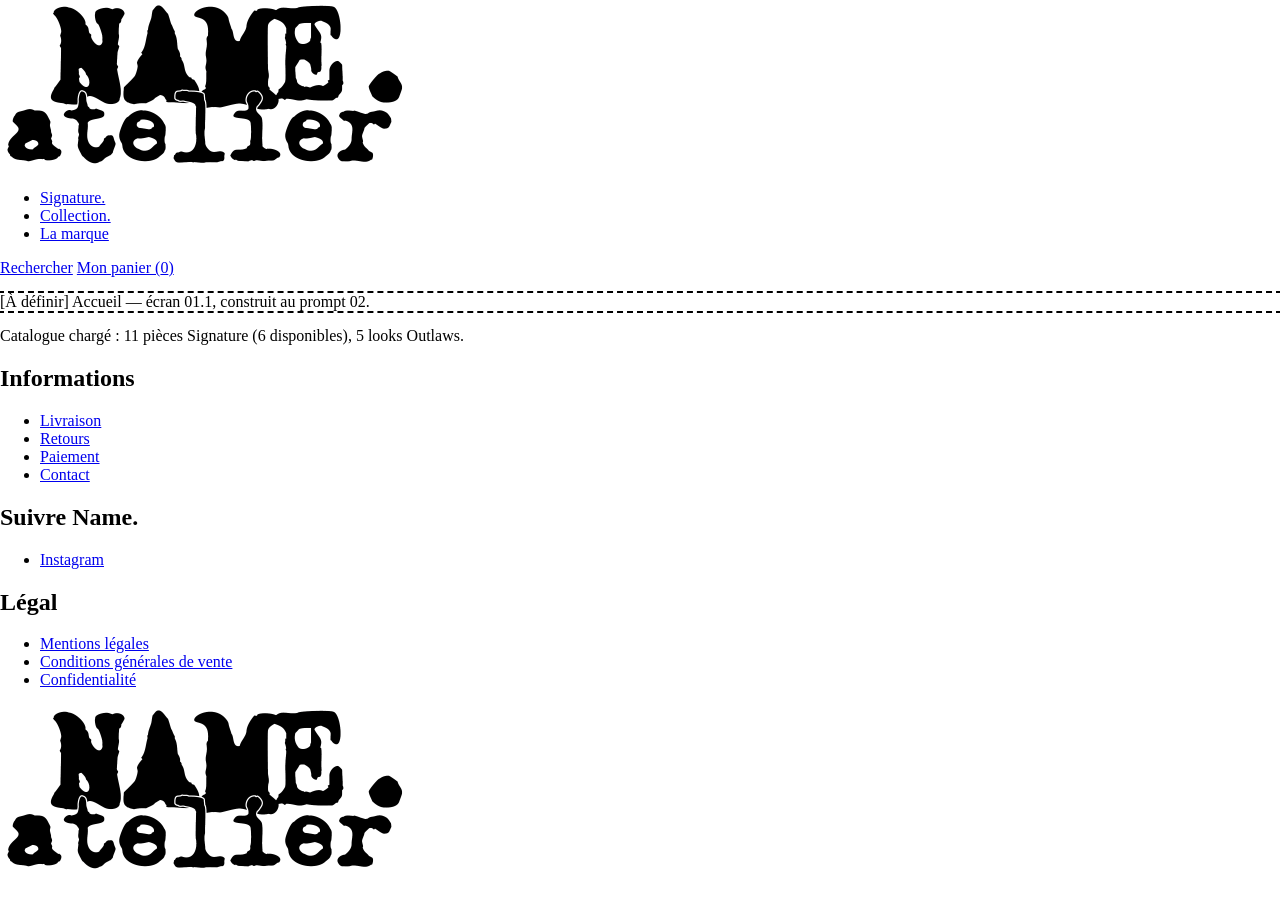
==== site/index.html @ 2076b4c3 "Cadrage du POC : structure de site/, logo, chargement du catalogue Co-Authored-By: Claude Opus 5.5 <" ====
<!doctype html>
<html lang="fr">
<head>
  <meta charset="utf-8">
  <meta name="viewport" content="width=device-width, initial-scale=1">
  <title>NAME. — Name Atelier</title>
  <meta name="description" content="Name. est un label de création textile qui construit ses récits à travers le vêtement. Matières naturelles, issues de deadstocks.">
  <link rel="icon" type="image/png" href="../assets/logo/picto-n-noir.png">
  <link rel="stylesheet" href="css/tokens.css">
  <link rel="stylesheet" href="css/styles.css">
  <script type="module" src="js/layout.js"></script>
</head>
<body>
  <header data-layout="en-tete"></header>

  <main id="contenu">
    <!-- Coquille provisoire (prompt 00). L'écran 01.1 Accueil est construit au prompt 02. -->
    <h1 class="visuellement-cache">NAME.</h1>
    <p class="a-definir">[À définir] Accueil — écran 01.1, construit au prompt 02.</p>
    <p data-controle-catalogue>Chargement du catalogue…</p>
  </main>

  <footer data-layout="pied"></footer>

  <script type="module">
    // Contrôle provisoire du chargement des données, retiré au prompt 02.
    import { chargerCatalogue, produitsSignature } from './js/catalogue.js';

    const sortie = document.querySelector('[data-controle-catalogue]');
    try {
      const catalogue = await chargerCatalogue();
      const produits = await produitsSignature();
      const disponibles = produits.filter((p) => p.statut === 'disponible').length;
      sortie.textContent = `Catalogue chargé : ${produits.length} pièces Signature (${disponibles} disponibles), ${catalogue.collection.looks.length} looks ${catalogue.collection.nom}`;
      console.info('[NAME.] catalogue chargé', catalogue);
    } catch (erreur) {
      sortie.textContent = 'Le catalogue n’a pas pu être chargé. Servir le projet depuis la racine : python3 -m http.server 8000';
      console.error('[NAME.]', erreur);
    }
  </script>
</body>
</html>
---- site/css/tokens.css ----
/* ==========================================================================
   NAME. — Jetons du design system
   --------------------------------------------------------------------------
   Seul fichier où une couleur, une taille, un espacement ou un rayon peut
   être écrit en dur. Tout le reste du CSS utilise ces variables.

   Source : variables Figma de la page DA (0:1) et du UI kit (81:205).
   Rempli au prompt 01, étape 1. Le nom Figma de chaque variable est noté
   en commentaire à côté de la propriété CSS.

   Organisation prévue :
   1. Couleurs        --couleur-…   (collection Figma « Couleurs »)
   2. Typographie     --police-…, --titre-…, --texte-…, --bouton-…
   3. Espacements     --espace-…
   4. Rayons, bordures, ombres
   5. Mise en page    largeurs, gouttières, hauteur de l'en-tête
   6. Animations      durées et courbes (discrètes)

   Modes : les valeurs du mode « Mobile » s'appliquent par défaut (mobile
   d'abord, 393 px). Celles du mode « Desktop » sont redéfinies dans la
   media query ci-dessous, à partir de 1024 px.
   ========================================================================== */

:root {
  /* Mode Mobile (par défaut) — à remplir au prompt 01 */
}

@media (min-width: 1024px) {
  :root {
    /* Mode Desktop — à remplir au prompt 01 */
  }
}
---- site/css/styles.css ----
/* ==========================================================================
   NAME. — Styles
   Uniquement des variables de tokens.css (aucune valeur en dur).
   Base minimale du prompt 00 : le style des composants arrive au prompt 01.
   ========================================================================== */

*,
*::before,
*::after {
  box-sizing: border-box;
}

body {
  margin: 0;
}

img {
  max-width: 100%;
  height: auto;
  display: block;
}

/* Lien d'évitement : visible seulement au focus clavier */
.lien-evitement {
  position: absolute;
  left: 0;
  top: 0;
  transform: translateY(-100%);
}

.lien-evitement:focus {
  transform: none;
}

/* Contenu réservé aux lecteurs d'écran */
.visuellement-cache {
  position: absolute;
  width: 1px;
  height: 1px;
  overflow: hidden;
  clip: rect(0 0 0 0);
  clip-path: inset(50%);
  white-space: nowrap;
}

/* Information manquante dans toutes les sources : doit rester visible */
.a-definir {
  outline: 2px dashed currentColor;
}
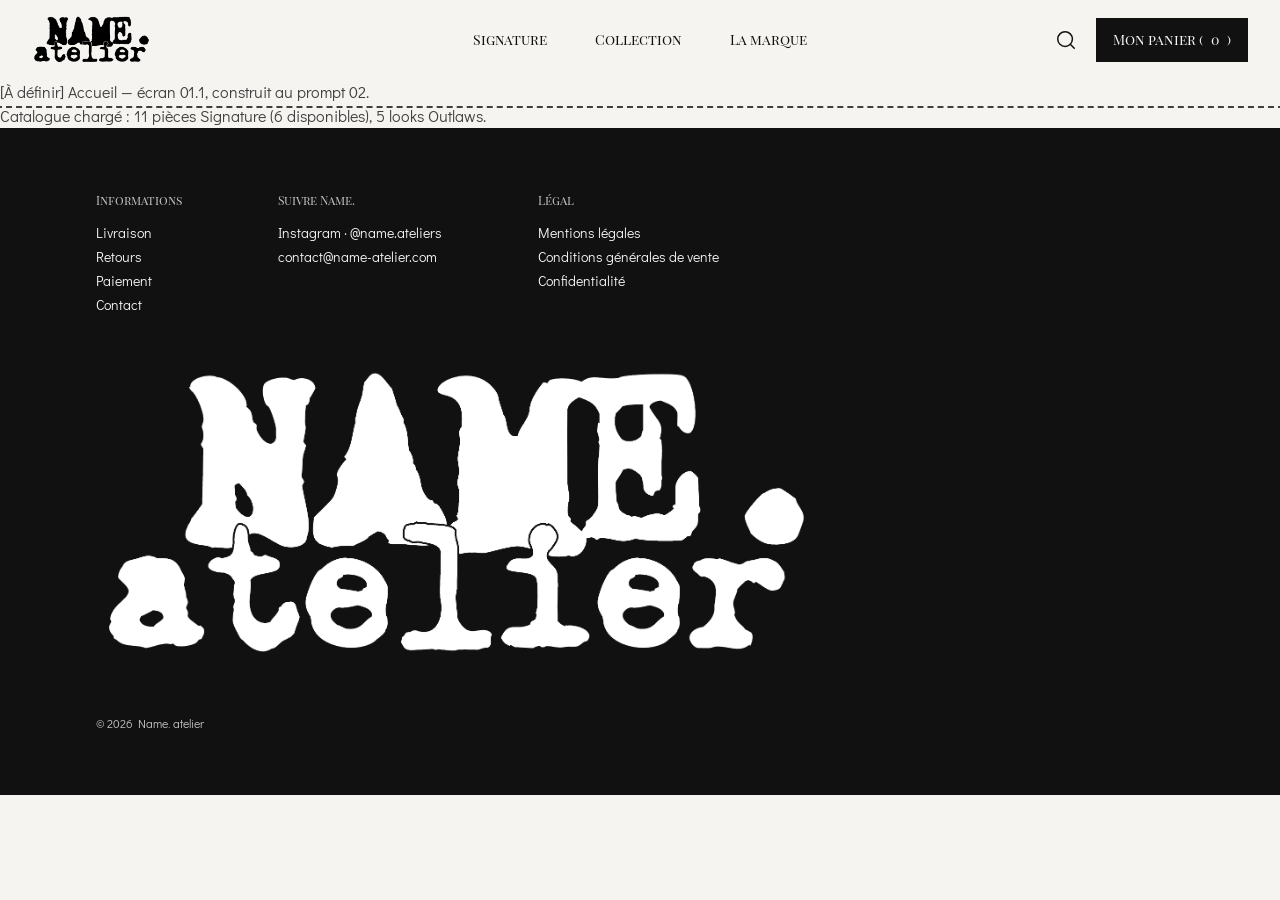
==== commit d81e2126: "Design system : jetons Figma, composants, en-tête, menu mobile, pied de page, styleguide Co-Authored" ====
--- a/site/index.html
+++ b/site/index.html
@@ -6,6 +6,9 @@
   <title>NAME. — Name Atelier</title>
   <meta name="description" content="Name. est un label de création textile qui construit ses récits à travers le vêtement. Matières naturelles, issues de deadstocks.">
   <link rel="icon" type="image/png" href="../assets/logo/picto-n-noir.png">
+  <link rel="preconnect" href="https://fonts.googleapis.com">
+  <link rel="preconnect" href="https://fonts.gstatic.com" crossorigin>
+  <link rel="stylesheet" href="https://fonts.googleapis.com/css2?family=Didact+Gothic&family=Playfair+Display+SC&display=swap">
   <link rel="stylesheet" href="css/tokens.css">
   <link rel="stylesheet" href="css/styles.css">
   <script type="module" src="js/layout.js"></script>
--- a/site/css/tokens.css
+++ b/site/css/tokens.css
@@ -1,32 +1,209 @@
 /* ==========================================================================
    NAME. — Jetons du design system
    --------------------------------------------------------------------------
-   Seul fichier où une couleur, une taille, un espacement ou un rayon peut
-   être écrit en dur. Tout le reste du CSS utilise ces variables.
-
-   Source : variables Figma de la page DA (0:1) et du UI kit (81:205).
-   Rempli au prompt 01, étape 1. Le nom Figma de chaque variable est noté
-   en commentaire à côté de la propriété CSS.
-
-   Organisation prévue :
-   1. Couleurs        --couleur-…   (collection Figma « Couleurs »)
-   2. Typographie     --police-…, --titre-…, --texte-…, --bouton-…
-   3. Espacements     --espace-…
-   4. Rayons, bordures, ombres
-   5. Mise en page    largeurs, gouttières, hauteur de l'en-tête
-   6. Animations      durées et courbes (discrètes)
-
-   Modes : les valeurs du mode « Mobile » s'appliquent par défaut (mobile
-   d'abord, 393 px). Celles du mode « Desktop » sont redéfinies dans la
-   media query ci-dessous, à partir de 1024 px.
+   Seul fichier où une couleur, une taille, un espacement ou une durée peut
+   être écrit en dur. styles.css n'utilise que les variables « rôle »
+   (--couleur-…, --titre-…, --espace-…), jamais --palette-… directement.
+
+   Source : variables Figma, fichier 20261103_NAME.ATELIER_, lues le 04/11/2026
+   (collections Palette, Couleurs, Typographie, Espacements).
+   Le nom Figma de chaque variable est noté en commentaire.
+
+   Modes : valeurs « Mobile » par défaut (mobile d'abord, 393 px), valeurs
+   « Desktop » dans la media query à partir de 1024 px.
+
+   [POC] = choix du prototype, absent de Figma, validé le 04/11/2026.
    ========================================================================== */
 
 :root {
-  /* Mode Mobile (par défaut) — à remplir au prompt 01 */
+  /* ------------------------------------------------------------------------
+     1. Palette (collection « Palette », mode Valeur)
+     Valeurs brutes : ne pas utiliser hors de ce fichier.
+     ------------------------------------------------------------------------ */
+  --palette-blanc-casse: #F5F4F0;          /* neutre/blanc-casse */
+  --palette-blanc-fume: #F5F5F5;           /* neutre/blanc-fume */
+  --palette-sable-200: #E4E2DC;            /* neutre/sable-200 */
+  --palette-sable-300: #D6D3CC;            /* neutre/sable-300 */
+  --palette-gris-400: #C2C2C2;             /* neutre/gris-400 */
+  --palette-gris-600: #6B6B6B;             /* neutre/gris-600 */
+  --palette-gris-700: #424242;             /* neutre/gris-700 */
+  --palette-gris-800: #3F3F3F;             /* neutre/gris-800 */
+  --palette-gris-900: #111111;             /* neutre/gris-900 */
+  --palette-noir: #0A0A0A;                 /* neutre/noir */
+  --palette-rouge-700: #8E2A1F;            /* rouge/700 */
+  --palette-gris-900-voile: rgb(17 17 17 / 0.45); /* neutre/gris-900-voile */
+
+  /* ------------------------------------------------------------------------
+     2. Couleurs (collection « Couleurs », mode Clair)
+     ------------------------------------------------------------------------ */
+  /* Fonds */
+  --couleur-fond-page: var(--palette-blanc-casse);         /* fond/page */
+  --couleur-fond-surface: var(--palette-blanc-casse);      /* fond/surface */
+  --couleur-fond-inverse: var(--palette-gris-900);         /* fond/inverse */
+  --couleur-fond-image: var(--palette-sable-200);          /* fond/image */
+  --couleur-fond-image-survol: var(--palette-sable-300);   /* fond/image-survol */
+  --couleur-fond-voile: var(--palette-gris-900-voile);     /* fond/voile */
+
+  /* Textes */
+  --couleur-texte-principal: var(--palette-gris-800);      /* texte/principal */
+  --couleur-texte-fort: var(--palette-gris-900);           /* texte/fort */
+  --couleur-texte-secondaire: var(--palette-gris-600);     /* texte/secondaire — 4,8:1 sur fond/page */
+  --couleur-texte-desactive: var(--palette-gris-400);      /* texte/desactive */
+  --couleur-texte-inverse: var(--palette-blanc-fume);      /* texte/inverse */
+  --couleur-texte-inverse-secondaire: var(--palette-gris-400); /* texte/inverse-secondaire */
+  --couleur-texte-erreur: var(--palette-rouge-700);        /* texte/erreur — 7,6:1 sur fond/page */
+
+  /* Bordures */
+  --couleur-bordure-defaut: var(--palette-gris-400);       /* bordure/defaut — séparateurs uniquement (1,7:1) */
+  --couleur-bordure-forte: var(--palette-gris-900);        /* bordure/forte */
+  --couleur-bordure-erreur: var(--palette-rouge-700);      /* bordure/erreur */
+  /* [POC] Contour des champs, cases, options et tailles : AA demande 3:1
+     pour un composant d'interface. Écart volontaire à Figma (bordure/defaut). */
+  --couleur-bordure-champ: var(--palette-gris-600);        /* = texte/secondaire, 4,8:1 */
+
+  /* Actions */
+  --couleur-action-principal: var(--palette-gris-900);         /* action/principal */
+  --couleur-action-principal-survol: var(--palette-gris-800);  /* action/principal-survol */
+  --couleur-action-principal-presse: var(--palette-gris-700);  /* action/principal-presse */
+  --couleur-action-desactive: var(--palette-gris-400);         /* action/desactive */
+
+  /* Icônes */
+  --couleur-icone-principal: var(--palette-gris-900);      /* icone/principal */
+  --couleur-icone-inverse: var(--palette-blanc-fume);      /* icone/inverse */
+  --couleur-icone-erreur: var(--palette-rouge-700);        /* icone/erreur */
+
+  /* [POC] Focus visible */
+  --couleur-focus: var(--couleur-bordure-forte);
+  --couleur-focus-inverse: var(--couleur-texte-inverse);
+
+  /* ------------------------------------------------------------------------
+     3. Typographie (collection « Typographie »)
+     Une seule graisse : Regular (graisse/regular).
+     ------------------------------------------------------------------------ */
+  --police-titre: "Playfair Display SC", Georgia, "Times New Roman", serif; /* famille/titre */
+  --police-texte: "Didact Gothic", "Helvetica Neue", Arial, sans-serif;     /* famille/texte */
+  --graisse-regular: 400;                                   /* graisse/regular */
+
+  /* Titres — mode Mobile */
+  --titre-xl: 32px;  --titre-xl-interligne: 40px;           /* taille|interligne/titre/xl */
+  --titre-l: 28px;   --titre-l-interligne: 36px;            /* taille|interligne/titre/l */
+  --titre-m: 22px;   --titre-m-interligne: 30px;            /* taille|interligne/titre/m */
+  --titre-s: 18px;   --titre-s-interligne: 26px;            /* taille|interligne/titre/s */
+
+  /* Texte courant, prix, formulaires — identiques dans les deux modes.
+     Interlignes tirés des variables (les styles Figma Text/* sont en « auto »). */
+  --texte-l: 16px;   --texte-l-interligne: 24px;            /* taille|interligne/texte/l */
+  --texte-m: 14px;   --texte-m-interligne: 20px;            /* taille|interligne/texte/m */
+  --texte-s: 12px;   --texte-s-interligne: 16px;            /* taille|interligne/texte/s */
+
+  /* Boutons — identiques dans les deux modes */
+  --bouton-l: 16px;  --bouton-l-interligne: 20px;           /* taille|interligne/bouton/l */
+  --bouton-m: 14px;  --bouton-m-interligne: 18px;           /* taille|interligne/bouton/m */
+  --bouton-s: 12px;  --bouton-s-interligne: 16px;           /* taille|interligne/bouton/s */
+
+  /* ------------------------------------------------------------------------
+     4. Espacements (collection « Espacements »)
+     ------------------------------------------------------------------------ */
+  --espace-1: 4px;                                          /* espace/1 */
+  --espace-2: 8px;                                          /* espace/2 */
+  --espace-3: 12px;                                         /* espace/3 */
+  --espace-4: 16px;                                         /* espace/4 */
+  --espace-6: 24px;                                         /* espace/6 */
+  --espace-8: 32px;                                         /* espace/8 */
+  --espace-12: 48px;                                        /* espace/12 */
+  --espace-16: 64px;                                        /* espace/16 */
+  --espace-24: 96px;                                        /* espace/24 */
+  --espace-32: 128px;                                       /* espace/32 */
+
+  /* Mise en page — mode Mobile */
+  --marge: 20px;                                            /* mise-en-page/marge */
+  --gouttiere: 12px;                                        /* mise-en-page/gouttiere */
+  --section: 64px;                                          /* mise-en-page/section */
+
+  /* Composants */
+  --hauteur-champ: 52px;                                    /* composant/hauteur-champ */
+  --zone-tactile: 44px;                                     /* composant/zone-tactile */
+
+  /* ------------------------------------------------------------------------
+     5. Rayons, traits, focus
+     Figma n'a pas de variables de rayon : valeurs relevées sur les composants
+     du UI kit à l'étape 2 et ajoutées ici.
+     ------------------------------------------------------------------------ */
+  --trait: 1px;                                             /* contours (UI kit) */
+  --trait-fort: 1.5px;                                      /* Champ Focus, Option Sélectionnée (UI kit) */
+  --rayon: 0;                                               /* « angles droits » (description Button) */
+  --rayon-rond: 50%;                                        /* Point, pastille d'étape */
+  --focus-epaisseur: 2px;                                   /* [POC] */
+  --focus-decalage: 2px;                                    /* [POC] */
+
+  /* ------------------------------------------------------------------------
+     5 bis. Dimensions des composants (relevées sur le UI kit, 04/11/2026)
+     ------------------------------------------------------------------------ */
+  /* Icônes */
+  --icone-14: 14px;                                         /* alert-circle, check */
+  --icone-16: 16px;                                         /* Button M, Quantité */
+  --icone-18: 18px;                                         /* scissors */
+  --icone-20: 20px;                                         /* Button L, chevron, plus/minus */
+  --icone-22: 22px;                                         /* en-tête : menu, search, bag, x */
+  --icone-24: 24px;                                         /* Flèche */
+
+  /* Contrôles */
+  --hauteur-bouton-m: 40px;                                 /* Button M — porté à --zone-tactile [POC, AA] */
+  --hauteur-bouton-l: 52px;                                 /* Button L */
+  --case: 18px;                                             /* Case à cocher, radio d'Option */
+  --radio-coche: 6px;                                       /* anneau du radio sélectionné */
+  --taille-largeur: 56px;                                   /* Taille : 56 × 44 */
+  --quantite-bouton: 40px;                                  /* Quantité — porté à --zone-tactile [POC, AA] */
+  --pastille-etape: 24px;                                   /* Étape du tunnel */
+  --point: 32px;                                            /* Point (look) */
+
+  /* En-tête et pied de page — mode Mobile */
+  --entete-hauteur: 64px;                                   /* En-tête Mobile */
+  --entete-marge: 8px;                                      /* En-tête Mobile, padding horizontal */
+  --logo-entete: 86px;                                      /* Logo, en-tête Mobile (86 × 36) */
+  --logo-pied: 345px;                                       /* Logo, pied Mobile (345 × 145) */
+  --pied-marge: 24px;                                       /* Pied Mobile, padding horizontal */
+  --pied-marge-verticale: 48px;                             /* Pied Mobile, padding vertical */
+
+  /* Superposition */
+  --plan-entete: 10;
+  --plan-volet: 20;
+
+  /* ------------------------------------------------------------------------
+     6. Animations [POC] — discrètes, absentes de Figma
+     ------------------------------------------------------------------------ */
+  --duree-courte: 150ms;
+  --duree: 250ms;
+  --courbe: ease-out;
 }
 
 @media (min-width: 1024px) {
   :root {
-    /* Mode Desktop — à remplir au prompt 01 */
+    /* Titres — mode Desktop */
+    --titre-xl: 48px;  --titre-xl-interligne: 56px;
+    --titre-l: 36px;   --titre-l-interligne: 44px;
+    --titre-m: 28px;   --titre-m-interligne: 36px;
+    --titre-s: 20px;   --titre-s-interligne: 28px;
+
+    /* Mise en page — mode Desktop */
+    --marge: 96px;
+    --gouttiere: 32px;
+    --section: 128px;
+
+    /* En-tête et pied de page — mode Desktop */
+    --entete-hauteur: 80px;
+    --entete-marge: 32px;
+    --logo-entete: 119px;                                   /* 119 × 50 */
+    --logo-pied: 720px;                                     /* 720 × 302 */
+    --pied-marge: 96px;
+    --pied-marge-verticale: 64px;
   }
 }
+
+/* Réduction des animations demandée par le système */
+@media (prefers-reduced-motion: reduce) {
+  :root {
+    --duree-courte: 0ms;
+    --duree: 0ms;
+  }
+}
--- a/site/css/styles.css
+++ b/site/css/styles.css
@@ -1,8 +1,26 @@
 /* ==========================================================================
    NAME. — Styles
-   Uniquement des variables de tokens.css (aucune valeur en dur).
-   Base minimale du prompt 00 : le style des composants arrive au prompt 01.
+   Uniquement des variables de tokens.css : aucune couleur ni taille en dur.
+   Seule exception technique : le seuil des media queries (1024px), qui ne
+   peut pas être une variable CSS. Il correspond au passage Mobile → Desktop
+   des variables Figma.
+
+   Sommaire
+   1. Base
+   2. Utilitaires
+   3. Icônes
+   4. Atomes : bouton, lien, mention, flèche, visuel, séparateur
+   5. Formulaires : champ, option, case, taille, quantité
+   6. Navigation : onglets, accordéon, point, étape, lien de navigation
+   7. Délai de fabrication
+   8. En-tête, menu mobile, pied de page
+
+   États Figma → CSS : Survol = :hover, Pressé = :active,
+   Désactivé = [disabled] / [aria-disabled="true"], Erreur = [aria-invalid="true"].
+   Les classes .est-survol / .est-presse / .est-focus ne servent qu'au styleguide.
    ========================================================================== */
+
+/* 1. Base ================================================================= */
 
 *,
 *::before,
@@ -10,8 +28,36 @@
   box-sizing: border-box;
 }
 
+html {
+  -webkit-text-size-adjust: 100%;
+  text-size-adjust: 100%;
+}
+
 body {
   margin: 0;
+  background: var(--couleur-fond-page);
+  color: var(--couleur-texte-principal);
+  font-family: var(--police-texte);
+  font-weight: var(--graisse-regular);
+  font-size: var(--texte-l);
+  line-height: var(--texte-l-interligne);
+}
+
+h1, h2, h3, h4 {
+  margin: 0;
+  font-family: var(--police-titre);
+  font-weight: var(--graisse-regular);
+  color: var(--couleur-texte-fort);
+}
+
+p, ul, ol, figure {
+  margin: 0;
+}
+
+ul[role="list"],
+ul.liste-nue {
+  list-style: none;
+  padding: 0;
 }
 
 img {
@@ -20,19 +66,40 @@
   display: block;
 }
 
-/* Lien d'évitement : visible seulement au focus clavier */
-.lien-evitement {
-  position: absolute;
-  left: 0;
-  top: 0;
-  transform: translateY(-100%);
-}
-
-.lien-evitement:focus {
-  transform: none;
-}
-
-/* Contenu réservé aux lecteurs d'écran */
+a {
+  color: inherit;
+}
+
+button,
+input,
+select,
+textarea {
+  font: inherit;
+  color: inherit;
+}
+
+/* Focus visible [POC] — clavier uniquement */
+:focus-visible {
+  outline: var(--focus-epaisseur) solid var(--couleur-focus);
+  outline-offset: var(--focus-decalage);
+}
+
+.sur-fond-sombre :focus-visible {
+  outline-color: var(--couleur-focus-inverse);
+}
+
+/* Styles de texte Figma */
+.titre-xl { font-family: var(--police-titre); font-size: var(--titre-xl); line-height: var(--titre-xl-interligne); }
+.titre-l  { font-family: var(--police-titre); font-size: var(--titre-l);  line-height: var(--titre-l-interligne); }
+.titre-m  { font-family: var(--police-titre); font-size: var(--titre-m);  line-height: var(--titre-m-interligne); }
+.titre-s  { font-family: var(--police-titre); font-size: var(--titre-s);  line-height: var(--titre-s-interligne); }
+.texte-l  { font-size: var(--texte-l); line-height: var(--texte-l-interligne); }
+.texte-m  { font-size: var(--texte-m); line-height: var(--texte-m-interligne); }
+.texte-s  { font-size: var(--texte-s); line-height: var(--texte-s-interligne); }
+.texte-secondaire { color: var(--couleur-texte-secondaire); }
+
+/* 2. Utilitaires ========================================================== */
+
 .visuellement-cache {
   position: absolute;
   width: 1px;
@@ -43,7 +110,1093 @@
   white-space: nowrap;
 }
 
+/* Lien d'évitement : visible seulement au focus clavier */
+.lien-evitement {
+  position: absolute;
+  z-index: var(--plan-volet);
+  left: var(--espace-2);
+  top: var(--espace-2);
+  padding: var(--espace-2) var(--espace-4);
+  background: var(--couleur-fond-inverse);
+  color: var(--couleur-texte-inverse);
+}
+
+.lien-evitement:not(:focus) {
+  width: 1px;
+  height: 1px;
+  padding: 0;
+  overflow: hidden;
+  clip-path: inset(50%);
+  white-space: nowrap;
+}
+
 /* Information manquante dans toutes les sources : doit rester visible */
 .a-definir {
-  outline: 2px dashed currentColor;
-}
+  outline: var(--focus-epaisseur) dashed currentColor;
+  outline-offset: var(--focus-decalage);
+}
+
+/* 3. Icônes ===============================================================
+   Les SVG Figma (assets/icones/) servent de masque : la couleur suit
+   currentColor, sans modifier les fichiers. */
+
+.icone {
+  display: inline-block;
+  flex-shrink: 0;
+  width: var(--icone, var(--icone-20));
+  height: var(--icone, var(--icone-20));
+  background-color: currentColor;
+  -webkit-mask: var(--icone-fichier) center / contain no-repeat;
+  mask: var(--icone-fichier) center / contain no-repeat;
+}
+
+.icone--alerte         { --icone-fichier: url("../../assets/icones/alerte.svg"); }
+.icone--chevron        { --icone-fichier: url("../../assets/icones/chevron.svg"); }
+.icone--ciseaux        { --icone-fichier: url("../../assets/icones/ciseaux.svg"); }
+.icone--coche          { --icone-fichier: url("../../assets/icones/coche.svg"); }
+.icone--fermer         { --icone-fichier: url("../../assets/icones/fermer.svg"); }
+.icone--fleche-16      { --icone-fichier: url("../../assets/icones/fleche-bouton-16.svg"); }
+.icone--fleche-20      { --icone-fichier: url("../../assets/icones/fleche-bouton-20.svg"); }
+.icone--fleche-gauche  { --icone-fichier: url("../../assets/icones/fleche-gauche.svg"); }
+.icone--fleche-droite  { --icone-fichier: url("../../assets/icones/fleche-droite.svg"); }
+.icone--menu           { --icone-fichier: url("../../assets/icones/menu.svg"); }
+.icone--moins          { --icone-fichier: url("../../assets/icones/moins.svg"); }
+.icone--moins-16       { --icone-fichier: url("../../assets/icones/moins-16.svg"); }
+.icone--plus           { --icone-fichier: url("../../assets/icones/plus.svg"); }
+.icone--plus-16        { --icone-fichier: url("../../assets/icones/plus-16.svg"); }
+.icone--recherche      { --icone-fichier: url("../../assets/icones/recherche.svg"); }
+.icone--sac            { --icone-fichier: url("../../assets/icones/sac.svg"); }
+
+/* 4. Atomes =============================================================== */
+
+/* Button (82:255) — Principal / Secondaire / Texte × M / L */
+.bouton {
+  --icone: var(--icone-16);
+  display: inline-flex;
+  align-items: center;
+  justify-content: center;
+  gap: var(--espace-2);
+  /* M = 40 px dans Figma, porté à 44 px (zone tactile) [POC, AA] */
+  min-height: max(var(--hauteur-bouton-m), var(--zone-tactile));
+  padding: 0 var(--espace-4);
+  border: var(--trait) solid transparent;
+  border-radius: var(--rayon);
+  background: var(--couleur-action-principal);
+  color: var(--couleur-texte-inverse);
+  font-family: var(--police-titre);
+  font-size: var(--bouton-m);
+  line-height: var(--bouton-m-interligne);
+  text-decoration: none;
+  white-space: nowrap;
+  cursor: pointer;
+  transition: background-color var(--duree-courte) var(--courbe),
+              color var(--duree-courte) var(--courbe),
+              border-color var(--duree-courte) var(--courbe);
+}
+
+.bouton--l {
+  --icone: var(--icone-20);
+  min-height: var(--hauteur-bouton-l);
+  padding: 0 var(--espace-6);
+  font-size: var(--bouton-l);
+  line-height: var(--bouton-l-interligne);
+}
+
+.bouton--pleine-largeur {
+  display: flex;
+  width: 100%;
+}
+
+/* Principal */
+.bouton:hover,
+.bouton.est-survol {
+  background: var(--couleur-action-principal-survol);
+}
+
+.bouton:active,
+.bouton.est-presse {
+  background: var(--couleur-action-principal-presse);
+}
+
+/* Secondaire : contour ; au survol devient plein ; pressé = fond image */
+.bouton--secondaire {
+  background: transparent;
+  border-color: var(--couleur-bordure-forte);
+  color: var(--couleur-texte-fort);
+}
+
+.bouton--secondaire:hover,
+.bouton--secondaire.est-survol {
+  background: var(--couleur-action-principal);
+  color: var(--couleur-texte-inverse);
+}
+
+.bouton--secondaire:active,
+.bouton--secondaire.est-presse {
+  background: var(--couleur-fond-image);
+  color: var(--couleur-texte-fort);
+}
+
+/* Texte : sans fond ni marge interne ; pressé = texte principal */
+.bouton--texte,
+.bouton--texte:hover,
+.bouton--texte.est-survol {
+  padding: 0;
+  background: transparent;
+  color: var(--couleur-texte-fort);
+}
+
+.bouton--texte:active,
+.bouton--texte.est-presse {
+  background: transparent;
+  color: var(--couleur-texte-principal);
+}
+
+/* Désactivé (les trois types) */
+.bouton:disabled,
+.bouton[aria-disabled="true"] {
+  background: var(--couleur-action-desactive);
+  border-color: transparent;
+  color: var(--couleur-texte-inverse);
+  cursor: not-allowed;
+}
+
+.bouton--secondaire:disabled,
+.bouton--secondaire[aria-disabled="true"] {
+  background: transparent;
+  border-color: var(--couleur-bordure-defaut);
+  color: var(--couleur-texte-desactive);
+}
+
+.bouton--texte:disabled,
+.bouton--texte[aria-disabled="true"] {
+  background: transparent;
+  color: var(--couleur-texte-desactive);
+}
+
+/* Lien (82:260) — texte M ; survol plus foncé + soulignement [POC, AA : pas la couleur seule] */
+.lien {
+  display: inline-flex;
+  align-items: center;
+  min-height: var(--zone-tactile);
+  color: var(--couleur-texte-principal);
+  font-size: var(--texte-m);
+  line-height: var(--texte-m-interligne);
+  text-decoration: underline;
+  text-decoration-color: transparent;
+  text-underline-offset: var(--espace-1);
+  transition: color var(--duree-courte) var(--courbe),
+              text-decoration-color var(--duree-courte) var(--courbe);
+}
+
+.lien:hover,
+.lien.est-survol {
+  color: var(--couleur-texte-fort);
+  text-decoration-color: currentColor;
+}
+
+/* Dans un paragraphe, un lien reste souligné */
+p .lien {
+  min-height: 0;
+  display: inline;
+  text-decoration-color: currentColor;
+}
+
+/* Mention (82:267) — Contour / Plein / Texte. Remplace les tags colorés. */
+.mention {
+  display: inline-flex;
+  align-items: center;
+  padding: var(--espace-1) var(--espace-2);
+  border: var(--trait) solid var(--couleur-bordure-forte);
+  color: var(--couleur-texte-fort);
+  font-family: var(--police-titre);
+  font-size: var(--bouton-s);
+  line-height: var(--bouton-s-interligne);
+  white-space: nowrap;
+}
+
+.mention--plein {
+  background: var(--couleur-fond-inverse);
+  border-color: var(--couleur-fond-inverse);
+  color: var(--couleur-texte-inverse);
+}
+
+.mention--texte {
+  padding-left: 0;
+  padding-right: 0;
+  border-color: transparent;
+}
+
+/* Flèche (162:6861) — icône 24 dans une zone tactile 44 */
+.fleche {
+  --icone: var(--icone-24);
+  display: inline-flex;
+  align-items: center;
+  justify-content: center;
+  width: var(--zone-tactile);
+  height: var(--zone-tactile);
+  padding: 0;
+  border: 0;
+  background: transparent;
+  color: var(--couleur-texte-principal);
+  cursor: pointer;
+}
+
+.fleche:hover {
+  color: var(--couleur-texte-fort);
+}
+
+.fleche:disabled {
+  color: var(--couleur-texte-desactive);
+  cursor: default;
+}
+
+/* Visuel (82:268) — bloc gris avec texte descriptif.
+   Le calque « Packshot dos » visible au survol n'est pas repris :
+   CLAUDE.md interdit de changer l'image au survol. */
+.visuel {
+  display: flex;
+  flex-direction: column;
+  align-items: center;
+  justify-content: center;
+  gap: var(--espace-1);
+  padding: var(--espace-4);
+  overflow: hidden;
+  aspect-ratio: var(--visuel-ratio, 4 / 5);       /* 320 × 400 dans le UI kit */
+  background: var(--couleur-fond-image);
+  /* Figma : texte/secondaire = 4,1:1 sur fond/image, sous le seuil AA.
+     texte/principal = 8,1:1 [POC, AA] */
+  color: var(--couleur-texte-principal);
+  font-size: var(--texte-s);
+  line-height: var(--texte-s-interligne);
+  text-align: center;
+}
+
+.visuel__packshot {
+  flex: 1 0 0;
+  width: 100%;
+  background: var(--couleur-fond-image-survol);
+}
+
+/* Séparateur (82:270) */
+.separateur {
+  width: 100%;
+  height: 0;
+  margin: 0;
+  border: 0;
+  border-top: var(--trait) solid var(--couleur-bordure-defaut);
+}
+
+/* 5. Formulaires ========================================================== */
+
+/* Champ (83:209) — Texte / Liste × Défaut / Focus / Rempli / Erreur / Désactivé */
+.champ {
+  display: flex;
+  flex-direction: column;
+  gap: var(--espace-2);
+  width: 100%;
+}
+
+.champ__libelle {
+  color: var(--couleur-texte-principal);
+  font-size: var(--texte-s);
+  line-height: var(--texte-s-interligne);
+}
+
+.champ__zone {
+  position: relative;
+  display: flex;
+  align-items: center;
+}
+
+.champ__saisie {
+  width: 100%;
+  height: var(--hauteur-champ);
+  padding: 0 var(--espace-4);
+  border: var(--trait) solid var(--couleur-bordure-champ);   /* [POC, AA] Figma : bordure/defaut */
+  border-radius: var(--rayon);
+  background: var(--couleur-fond-surface);
+  color: var(--couleur-texte-fort);
+  font-size: var(--texte-l);
+  line-height: var(--texte-l-interligne);
+  appearance: none;
+}
+
+.champ__saisie::placeholder {
+  color: var(--couleur-texte-secondaire);
+  opacity: 1;
+}
+
+/* Focus : contour 1,5 px fort (Figma), sans décaler la mise en page */
+.champ__saisie:focus,
+.champ__saisie.est-focus {
+  outline: none;
+  border-color: var(--couleur-bordure-forte);
+  box-shadow: inset 0 0 0 calc(var(--trait-fort) - var(--trait)) var(--couleur-bordure-forte);
+}
+
+.champ__saisie:focus-visible {
+  outline: var(--focus-epaisseur) solid var(--couleur-focus);
+  outline-offset: var(--focus-decalage);
+}
+
+/* Liste : chevron à droite */
+select.champ__saisie {
+  padding-right: calc(var(--espace-4) * 2 + var(--icone-20));
+  cursor: pointer;
+}
+
+select.champ__saisie:invalid,
+select.champ__saisie.est-vide {
+  color: var(--couleur-texte-secondaire);
+}
+
+.champ__chevron {
+  --icone: var(--icone-20);
+  position: absolute;
+  right: var(--espace-4);
+  pointer-events: none;
+  color: var(--couleur-icone-principal);
+}
+
+/* Erreur : bordure + icône + message, jamais la couleur seule */
+.champ__saisie[aria-invalid="true"] {
+  border-color: var(--couleur-bordure-erreur);
+}
+
+.champ__saisie[aria-invalid="true"]:focus {
+  box-shadow: inset 0 0 0 calc(var(--trait-fort) - var(--trait)) var(--couleur-bordure-erreur);
+}
+
+.champ__message {
+  display: flex;
+  align-items: center;
+  gap: var(--espace-1);
+  color: var(--couleur-texte-secondaire);
+  font-size: var(--texte-s);
+  line-height: var(--texte-s-interligne);
+}
+
+.champ__message--erreur {
+  --icone: var(--icone-14);
+  color: var(--couleur-texte-erreur);
+}
+
+/* Désactivé */
+.champ--desactive .champ__libelle,
+.champ__saisie:disabled,
+.champ__saisie:disabled::placeholder {
+  color: var(--couleur-texte-desactive);
+}
+
+.champ__saisie:disabled {
+  border-color: var(--couleur-bordure-defaut);
+  cursor: not-allowed;
+}
+
+.champ--desactive .champ__chevron {
+  color: var(--couleur-texte-desactive);
+}
+
+/* Option (83:223) — choix exclusif (livraison, paiement) */
+.option {
+  display: flex;
+  align-items: flex-start;
+  gap: var(--espace-3);
+  padding: var(--espace-4);
+  border: var(--trait) solid var(--couleur-bordure-champ);   /* [POC, AA] */
+  background: var(--couleur-fond-surface);
+  cursor: pointer;
+}
+
+.option:has(input:checked) {
+  border-color: var(--couleur-bordure-forte);
+  box-shadow: inset 0 0 0 calc(var(--trait-fort) - var(--trait)) var(--couleur-bordure-forte);
+}
+
+.option:has(input:focus-visible) {
+  outline: var(--focus-epaisseur) solid var(--couleur-focus);
+  outline-offset: var(--focus-decalage);
+}
+
+.option__contenu {
+  display: flex;
+  flex: 1 0 0;
+  flex-direction: column;
+  gap: var(--espace-1);
+  min-width: 0;
+}
+
+.option__titre,
+.option__valeur {
+  color: var(--couleur-texte-fort);
+  font-size: var(--texte-l);
+  line-height: var(--texte-l-interligne);
+}
+
+.option__description {
+  color: var(--couleur-texte-secondaire);
+  font-size: var(--texte-s);
+  line-height: var(--texte-s-interligne);
+}
+
+/* Radio de l'option : cercle 18, sélectionné = anneau de 6 */
+.radio {
+  flex-shrink: 0;
+  width: var(--case);
+  height: var(--case);
+  margin: calc((var(--texte-l-interligne) - var(--case)) / 2) 0 0;
+  border: var(--trait) solid var(--couleur-bordure-forte);
+  border-radius: var(--rayon-rond);
+  appearance: none;
+  cursor: pointer;
+}
+
+.radio:checked {
+  border-width: var(--radio-coche);
+}
+
+.radio:focus-visible {
+  outline: none;   /* le focus est porté par .option */
+}
+
+/* Case à cocher (83:233) — libellé cliquable, zone tactile 44 */
+.case {
+  display: inline-flex;
+  align-items: center;
+  gap: var(--espace-3);
+  min-height: var(--zone-tactile);
+  color: var(--couleur-texte-principal);
+  font-size: var(--texte-m);
+  line-height: var(--texte-m-interligne);
+  cursor: pointer;
+}
+
+.case__entree {
+  position: relative;
+  flex-shrink: 0;
+  width: var(--case);
+  height: var(--case);
+  margin: 0;
+  border: var(--trait) solid var(--couleur-bordure-forte);
+  border-radius: var(--rayon);
+  background: transparent;
+  appearance: none;
+  cursor: pointer;
+}
+
+.case__entree:checked {
+  background: var(--couleur-action-principal);
+}
+
+.case__entree:checked::after {
+  content: "";
+  position: absolute;
+  inset: 0;
+  margin: auto;
+  width: var(--icone-14);
+  height: var(--icone-14);
+  background-color: var(--couleur-icone-inverse);
+  -webkit-mask: url("../../assets/icones/coche.svg") center / contain no-repeat;
+  mask: url("../../assets/icones/coche.svg") center / contain no-repeat;
+}
+
+/* Taille (83:245) — Défaut / Survol / Sélectionnée / Indisponible / Erreur.
+   Structure : <label class="taille"><input type="radio" class="visuellement-cache"><span>M</span></label> */
+.tailles {
+  display: flex;
+  flex-wrap: wrap;
+  gap: var(--espace-2);
+  margin: 0;
+  padding: 0;
+  border: 0;
+}
+
+.taille {
+  display: inline-flex;
+  align-items: center;
+  justify-content: center;
+  width: var(--taille-largeur);
+  height: var(--zone-tactile);
+  border: var(--trait) solid var(--couleur-bordure-champ);   /* [POC, AA] */
+  color: var(--couleur-texte-fort);
+  font-size: var(--texte-m);
+  line-height: var(--texte-m-interligne);
+  cursor: pointer;
+  transition: border-color var(--duree-courte) var(--courbe),
+              background-color var(--duree-courte) var(--courbe);
+}
+
+.taille:hover,
+.taille.est-survol {
+  border-color: var(--couleur-bordure-forte);
+}
+
+.taille:has(input:checked) {
+  background: var(--couleur-fond-inverse);
+  border-color: var(--couleur-bordure-forte);
+  color: var(--couleur-texte-inverse);
+}
+
+.taille:has(input:focus-visible) {
+  outline: var(--focus-epaisseur) solid var(--couleur-focus);
+  outline-offset: var(--focus-decalage);
+}
+
+/* Indisponible : réservé aux pièces uniques, jamais « rupture » pour Signature */
+.taille:has(input:disabled) {
+  border-color: var(--couleur-bordure-defaut);
+  color: var(--couleur-texte-desactive);
+  cursor: not-allowed;
+}
+
+.tailles[aria-invalid="true"] .taille,
+.taille--erreur {
+  border-color: var(--couleur-bordure-erreur);
+}
+
+/* Quantité (83:269) */
+.quantite {
+  display: inline-flex;
+  align-items: center;
+  border: var(--trait) solid var(--couleur-bordure-champ);   /* [POC, AA] */
+}
+
+.quantite__bouton {
+  --icone: var(--icone-16);
+  display: inline-flex;
+  align-items: center;
+  justify-content: center;
+  /* 40 px dans Figma, portés à 44 px [POC, AA] */
+  width: max(var(--quantite-bouton), var(--zone-tactile));
+  height: max(var(--quantite-bouton), var(--zone-tactile));
+  padding: 0;
+  border: 0;
+  background: transparent;
+  color: var(--couleur-icone-principal);
+  cursor: pointer;
+}
+
+.quantite__bouton:disabled {
+  color: var(--couleur-texte-desactive);
+  cursor: not-allowed;
+}
+
+.quantite__valeur {
+  min-width: var(--espace-4);
+  color: var(--couleur-texte-fort);
+  font-size: var(--texte-m);
+  line-height: var(--texte-m-interligne);
+  text-align: center;
+}
+
+/* 6. Navigation =========================================================== */
+
+/* Onglet (83:253) — desktop ; en mobile, la fiche produit utilise l'Accordéon */
+.onglets {
+  display: flex;
+  flex-wrap: wrap;
+  gap: var(--espace-8);
+}
+
+.onglet {
+  min-height: var(--zone-tactile);
+  padding: var(--espace-2) 0;
+  border: 0;
+  border-bottom: var(--trait) solid transparent;
+  background: transparent;
+  color: var(--couleur-texte-secondaire);
+  font-family: var(--police-titre);
+  font-size: var(--titre-s);
+  line-height: var(--titre-s-interligne);
+  white-space: nowrap;
+  cursor: pointer;
+}
+
+.onglet:hover,
+.onglet.est-survol {
+  color: var(--couleur-texte-fort);
+}
+
+.onglet[aria-selected="true"] {
+  border-bottom-color: var(--couleur-bordure-forte);
+  color: var(--couleur-texte-fort);
+}
+
+.onglet-panneau {
+  padding-top: var(--espace-6);
+}
+
+/* Accordéon (83:267) — <details> natif */
+.accordeon {
+  border-top: var(--trait) solid var(--couleur-bordure-defaut);
+}
+
+.accordeon__titre {
+  --icone: var(--icone-20);
+  display: flex;
+  align-items: center;
+  justify-content: space-between;
+  gap: var(--espace-4);
+  min-height: var(--zone-tactile);
+  padding: var(--espace-4) 0;
+  color: var(--couleur-texte-fort);
+  font-family: var(--police-titre);
+  font-size: var(--bouton-l);
+  line-height: var(--bouton-l-interligne);
+  list-style: none;
+  cursor: pointer;
+}
+
+.accordeon__titre::-webkit-details-marker {
+  display: none;
+}
+
+.accordeon__titre::after {
+  content: "";
+  width: var(--icone);
+  height: var(--icone);
+  flex-shrink: 0;
+  background-color: var(--couleur-icone-principal);
+  -webkit-mask: url("../../assets/icones/plus.svg") center / contain no-repeat;
+  mask: url("../../assets/icones/plus.svg") center / contain no-repeat;
+}
+
+.accordeon[open] > .accordeon__titre::after {
+  -webkit-mask-image: url("../../assets/icones/moins.svg");
+  mask-image: url("../../assets/icones/moins.svg");
+}
+
+.accordeon__contenu {
+  padding-bottom: var(--espace-4);
+  margin-top: calc(var(--espace-3) - var(--espace-4));
+  color: var(--couleur-texte-principal);
+  font-size: var(--texte-m);
+  line-height: var(--texte-m-interligne);
+}
+
+/* Point (83:283) — sur un visuel de look ; zone tactile 44 autour */
+.point {
+  position: relative;
+  display: inline-flex;
+  align-items: center;
+  justify-content: center;
+  width: var(--point);
+  height: var(--point);
+  padding: 0;
+  border: var(--trait) solid var(--couleur-bordure-forte);
+  border-radius: var(--rayon-rond);
+  background: var(--couleur-fond-surface);
+  color: var(--couleur-texte-fort);
+  font-size: var(--texte-s);
+  line-height: var(--texte-s-interligne);
+  cursor: pointer;
+}
+
+.point::before {
+  content: "";
+  position: absolute;
+  inset: calc((var(--point) - var(--zone-tactile)) / 2);
+}
+
+.point[aria-expanded="true"],
+.point.est-actif {
+  background: var(--couleur-fond-inverse);
+  color: var(--couleur-texte-inverse);
+}
+
+/* Étape du tunnel (83:298) — Terminée / En cours / À venir */
+.etapes {
+  display: flex;
+  flex-wrap: wrap;
+  gap: var(--espace-6);
+  padding: 0;
+  list-style: none;
+}
+
+.etape {
+  --icone: var(--icone-14);
+  display: inline-flex;
+  align-items: center;
+  gap: var(--espace-2);
+  color: var(--couleur-texte-fort);
+  font-family: var(--police-titre);
+  font-size: var(--bouton-m);
+  line-height: var(--bouton-m-interligne);
+}
+
+.etape__pastille {
+  display: inline-flex;
+  align-items: center;
+  justify-content: center;
+  width: var(--pastille-etape);
+  height: var(--pastille-etape);
+  border: var(--trait) solid var(--couleur-bordure-forte);
+  border-radius: var(--rayon-rond);
+  background: var(--couleur-fond-inverse);
+  color: var(--couleur-texte-inverse);
+  font-family: var(--police-texte);
+  font-size: var(--texte-s);
+  line-height: var(--texte-s-interligne);
+}
+
+.etape--a-venir {
+  color: var(--couleur-texte-secondaire);
+}
+
+.etape--a-venir .etape__pastille {
+  border-color: var(--couleur-bordure-defaut);
+  background: transparent;
+  color: var(--couleur-texte-secondaire);
+}
+
+/* Lien de navigation (83:306) — Figma : 3 états identiques.
+   Survol et Actif soulignés [POC] pour que l'état se voie. */
+.lien-nav {
+  display: inline-flex;
+  align-items: center;
+  min-height: var(--zone-tactile);
+  padding: var(--espace-1) 0;
+  color: var(--couleur-texte-fort);
+  font-family: var(--police-titre);
+  font-size: var(--bouton-m);
+  line-height: var(--bouton-m-interligne);
+  text-decoration: underline;
+  text-decoration-color: transparent;
+  text-underline-offset: var(--espace-1);
+  white-space: nowrap;
+  transition: text-decoration-color var(--duree-courte) var(--courbe);
+}
+
+.lien-nav:hover,
+.lien-nav.est-survol,
+.lien-nav[aria-current="page"] {
+  text-decoration-color: currentColor;
+}
+
+/* 7. Délai de fabrication (85:233) ======================================== */
+
+.delai {
+  --icone: var(--icone-18);
+  display: flex;
+  align-items: center;
+  gap: var(--espace-2);
+  color: var(--couleur-texte-fort);
+  font-size: var(--texte-m);
+  line-height: var(--texte-m-interligne);
+}
+
+/* 8. En-tête, menu mobile, pied de page =================================== */
+
+/* En-tête (85:191) — fixe ; mobile : menu, recherche | logo | panier */
+.en-tete {
+  position: sticky;
+  top: 0;
+  z-index: var(--plan-entete);
+  display: grid;
+  grid-template-columns: 1fr auto 1fr;
+  align-items: center;
+  height: var(--entete-hauteur);
+  padding: 0 var(--entete-marge);
+  background: var(--couleur-fond-page);
+}
+
+.en-tete__gauche,
+.en-tete__actions {
+  display: flex;
+  align-items: center;
+}
+
+.en-tete__actions {
+  justify-content: flex-end;
+  gap: var(--espace-2);
+}
+
+.en-tete__logo {
+  display: flex;
+  align-items: center;
+  width: var(--logo-entete);
+  min-height: var(--zone-tactile);
+}
+
+.en-tete__icone {
+  --icone: var(--icone-22);
+  display: inline-flex;
+  align-items: center;
+  justify-content: center;
+  width: var(--zone-tactile);
+  height: var(--zone-tactile);
+  padding: 0;
+  border: 0;
+  background: transparent;
+  color: var(--couleur-icone-principal);
+  cursor: pointer;
+}
+
+.en-tete__panier-mobile {
+  display: inline-flex;
+  align-items: center;
+  color: var(--couleur-texte-fort);
+  font-size: var(--texte-s);
+  line-height: var(--texte-s-interligne);
+  text-decoration: none;
+}
+
+.en-tete__panier-mobile .en-tete__icone {
+  width: var(--zone-tactile);
+}
+
+.en-tete__nav,
+.en-tete__panier-desktop,
+.en-tete__recherche-desktop {
+  display: none;
+}
+
+.en-tete__nav ul {
+  display: flex;
+  gap: var(--espace-12);
+  margin: 0;
+  padding: 0;
+  list-style: none;
+}
+
+@media (min-width: 1024px) {
+  .en-tete__gauche,
+  .en-tete__panier-mobile {
+    display: none;
+  }
+
+  .en-tete__nav,
+  .en-tete__recherche-desktop {
+    display: inline-flex;
+  }
+
+  .en-tete__panier-desktop {
+    display: inline-flex;
+  }
+
+  /* Desktop : logo | navigation | actions */
+  .en-tete__logo {
+    grid-column: 1;
+    grid-row: 1;
+  }
+
+  .en-tete__nav {
+    grid-column: 2;
+    grid-row: 1;
+  }
+
+  .en-tete__actions {
+    grid-column: 3;
+    grid-row: 1;
+  }
+}
+
+/* Menu mobile (208:952) — <dialog> plein écran : focus piégé et Échap natifs */
+.menu-mobile {
+  width: 100%;
+  max-width: none;
+  height: 100%;
+  max-height: none;
+  margin: 0;
+  padding: 0;
+  border: 0;
+  background: var(--couleur-fond-page);
+  color: var(--couleur-texte-principal);
+}
+
+.menu-mobile[open] {
+  display: flex;
+  flex-direction: column;
+}
+
+.menu-mobile::backdrop {
+  background: var(--couleur-fond-voile);
+}
+
+.menu-mobile__entete {
+  display: grid;
+  grid-template-columns: 1fr auto 1fr;
+  align-items: center;
+  height: var(--entete-hauteur);
+  padding: 0 var(--entete-marge);
+}
+
+.menu-mobile__entete .en-tete__logo {
+  grid-column: 2;
+}
+
+.menu-mobile__nav {
+  display: flex;
+  flex: 1 0 auto;
+  flex-direction: column;
+  gap: var(--espace-6);
+  padding: var(--espace-8) var(--marge) var(--espace-6);
+}
+
+.menu-mobile__principal {
+  display: flex;
+  flex-direction: column;
+  gap: var(--espace-6);
+  margin: 0;
+  padding: 0;
+  list-style: none;
+}
+
+.menu-mobile__entree {
+  display: flex;
+  flex-direction: column;
+  gap: var(--espace-1);
+  text-decoration: none;
+}
+
+.menu-mobile__entree-titre {
+  color: var(--couleur-texte-fort);
+  font-family: var(--police-titre);
+  font-size: var(--titre-l);
+  line-height: var(--titre-l-interligne);
+}
+
+.menu-mobile__entree-sous-titre {
+  color: var(--couleur-texte-secondaire);
+  font-size: var(--texte-s);
+  line-height: var(--texte-s-interligne);
+}
+
+.menu-mobile__secondaire {
+  display: flex;
+  flex-direction: column;
+  margin: 0;
+  padding: 0;
+  list-style: none;
+}
+
+.menu-mobile__secondaire a {
+  display: flex;
+  align-items: center;
+  min-height: var(--zone-tactile);
+  color: var(--couleur-texte-principal);
+  font-size: var(--texte-l);
+  line-height: var(--texte-l-interligne);
+  text-decoration: none;
+}
+
+.menu-mobile__bas {
+  display: flex;
+  flex-direction: column;
+  gap: var(--espace-2);
+  padding: 0 var(--marge) var(--espace-8);
+  font-size: var(--texte-m);
+  line-height: var(--texte-m-interligne);
+}
+
+.menu-mobile__bas a {
+  display: inline-flex;
+  align-items: center;
+  min-height: var(--zone-tactile);
+  text-decoration: none;
+}
+
+@media (min-width: 1024px) {
+  .menu-mobile {
+    display: none;
+  }
+}
+
+/* Pied de page (85:231) — fond sombre, grand logo */
+.pied {
+  display: flex;
+  flex-direction: column;
+  gap: var(--espace-8);
+  padding: var(--pied-marge-verticale) var(--pied-marge);
+  background: var(--couleur-fond-inverse);
+  color: var(--couleur-texte-inverse);
+}
+
+.pied__nav {
+  display: flex;
+  flex-direction: column;
+  gap: var(--espace-8);
+}
+
+.pied__groupe {
+  display: flex;
+  flex-direction: column;
+  gap: var(--espace-1);
+}
+
+.pied__titre {
+  color: var(--couleur-texte-inverse-secondaire);
+  font-size: var(--bouton-s);
+  line-height: var(--bouton-s-interligne);
+}
+
+.pied__groupe ul {
+  margin: 0;
+  padding: 0;
+  list-style: none;
+}
+
+.pied__groupe a,
+.pied__groupe .pied__texte {
+  display: inline-flex;
+  align-items: center;
+  min-height: var(--zone-tactile);   /* [POC] 44 px sur mobile */
+  color: var(--couleur-texte-inverse);
+  font-size: var(--texte-m);
+  line-height: var(--texte-m-interligne);
+  text-decoration: underline;
+  text-decoration-color: transparent;
+  text-underline-offset: var(--espace-1);
+}
+
+.pied__groupe a:hover {
+  text-decoration-color: currentColor;
+}
+
+.pied__logo {
+  width: var(--logo-pied);
+  max-width: 100%;
+}
+
+.pied__mentions {
+  color: var(--couleur-texte-inverse-secondaire);
+  font-size: var(--texte-s);
+  line-height: var(--texte-s-interligne);
+}
+
+@media (min-width: 1024px) {
+  .pied {
+    gap: var(--espace-12);
+  }
+
+  .pied__nav {
+    flex-direction: row;
+    gap: var(--espace-24);
+  }
+
+  .pied__groupe {
+    gap: var(--espace-3);
+  }
+
+  /* Desktop : densité de la maquette (souris) */
+  .pied__groupe a,
+  .pied__groupe .pied__texte {
+    min-height: 0;
+  }
+}
+
+/* 9. Page indisponible ==================================================== */
+
+.indisponible {
+  display: flex;
+  flex-direction: column;
+  align-items: flex-start;
+  gap: var(--espace-4);
+  padding: var(--section) var(--marge);
+}
+
+.indisponible h1 {
+  font-size: var(--titre-l);
+  line-height: var(--titre-l-interligne);
+}
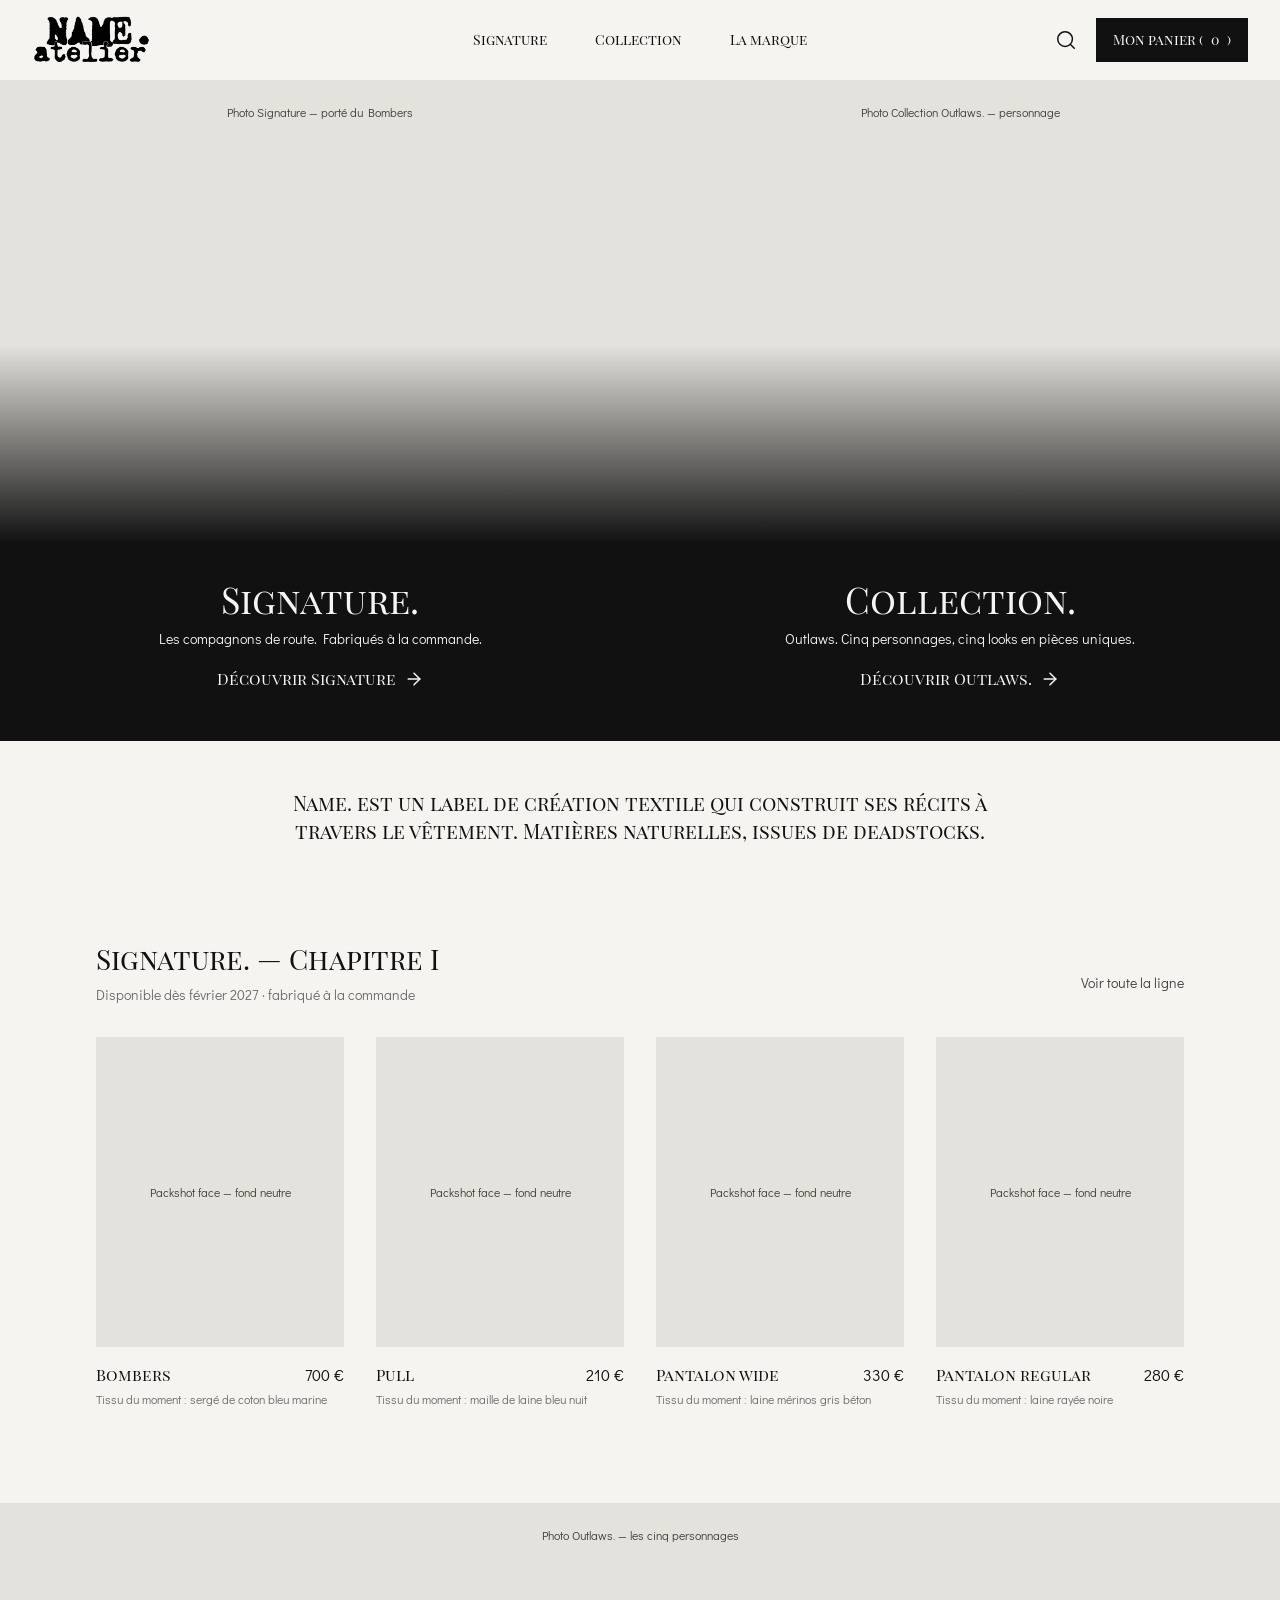
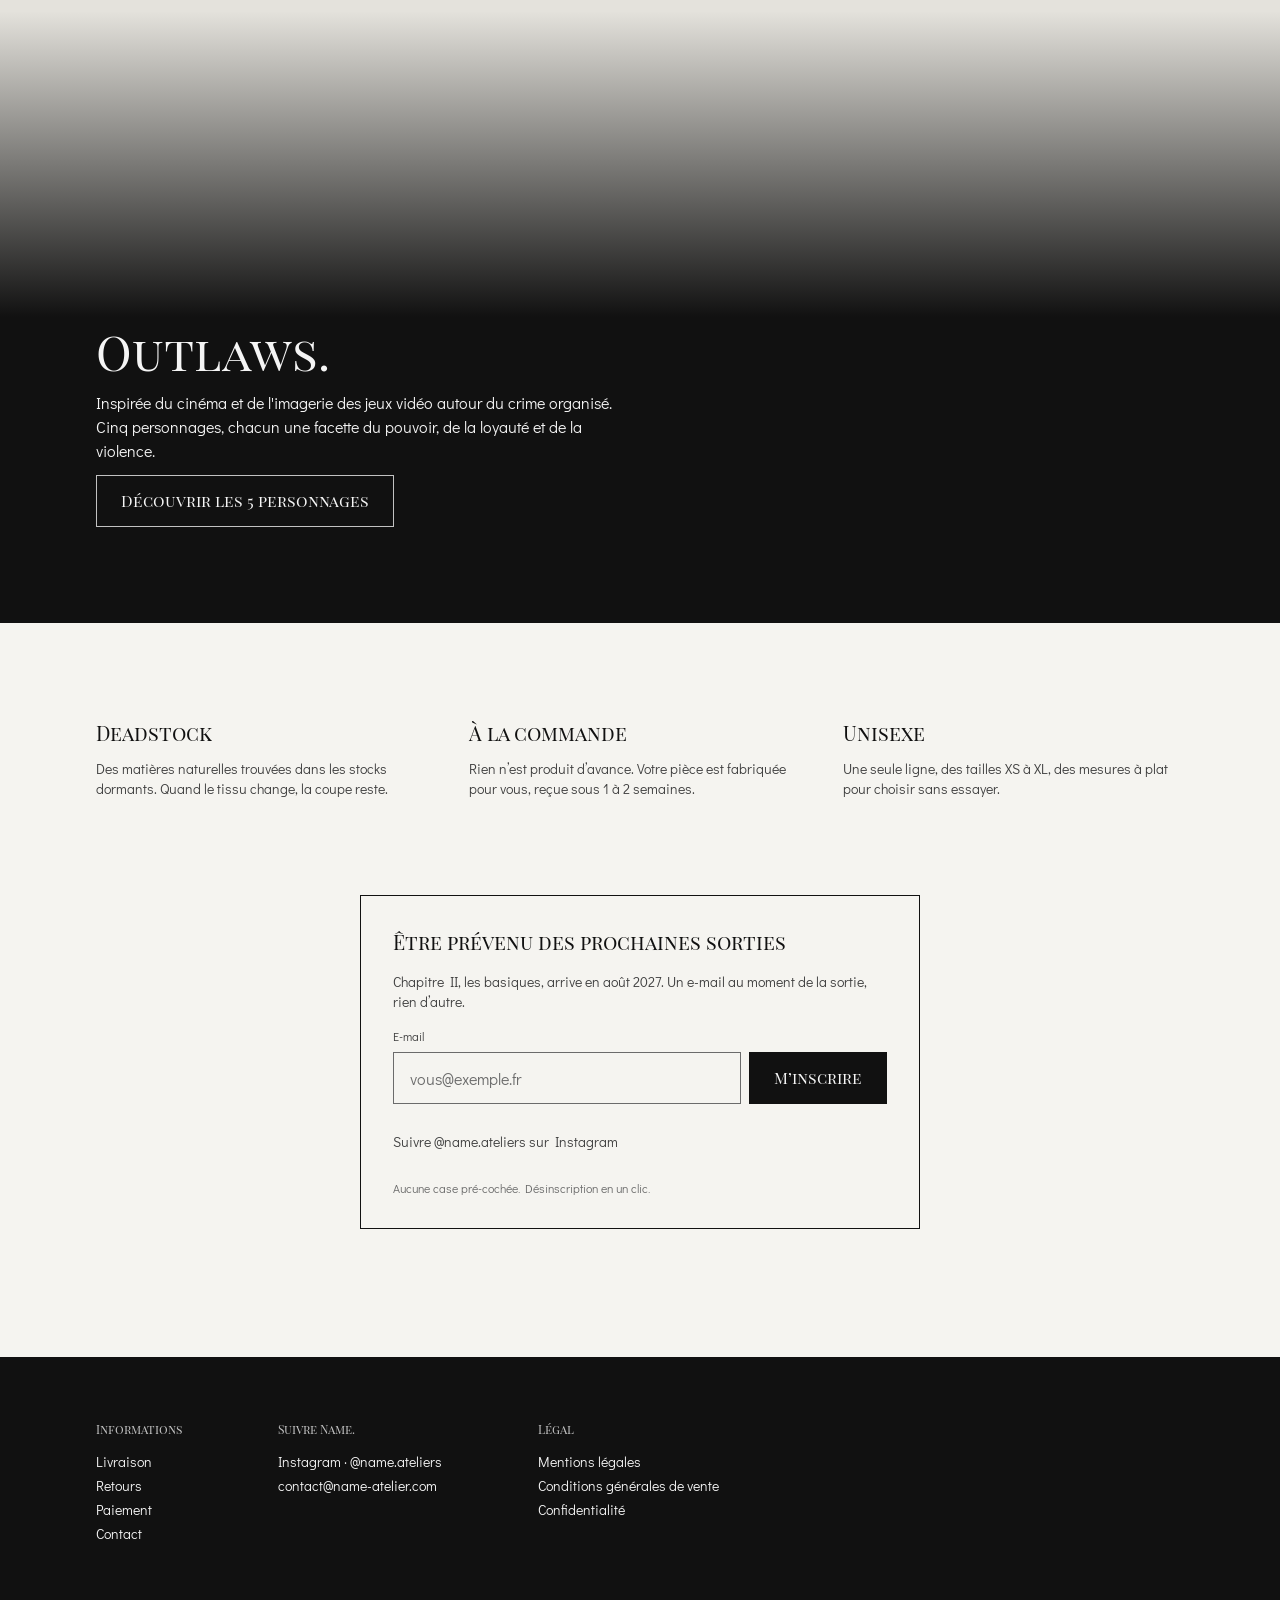
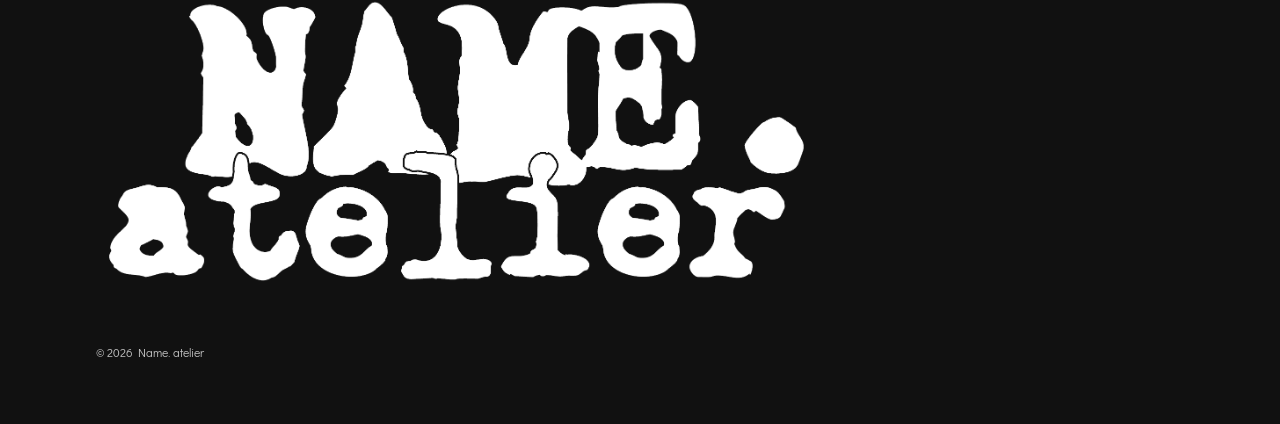
==== commit 9f30c8cf: "Flow 4 : accueil, liste Signature avec filtres, calque de recherche, Être prévenu Co-Authored-By: Cl" ====
--- a/site/index.html
+++ b/site/index.html
@@ -12,34 +12,81 @@
   <link rel="stylesheet" href="css/tokens.css">
   <link rel="stylesheet" href="css/styles.css">
   <script type="module" src="js/layout.js"></script>
+  <script type="module" src="js/accueil.js"></script>
 </head>
 <body>
   <header data-layout="en-tete"></header>
 
   <main id="contenu">
-    <!-- Coquille provisoire (prompt 00). L'écran 01.1 Accueil est construit au prompt 02. -->
-    <h1 class="visuellement-cache">NAME.</h1>
-    <p class="a-definir">[À définir] Accueil — écran 01.1, construit au prompt 02.</p>
-    <p data-controle-catalogue>Chargement du catalogue…</p>
+    <h1 class="visuellement-cache">NAME. — label de création textile, Signature. et Collection.</h1>
+
+    <!-- 01.1 · Entrées Signature / Collection (90:155) -->
+    <div class="entrees">
+      <a class="entree" href="signature.html">
+        <span class="visuel entree__visuel" role="img" aria-label="Visuel à produire : photo Signature, porté du Bombers">Photo Signature — porté du Bombers</span>
+        <span class="entree__libelle">
+          <span class="entree__titre">Signature.</span>
+          <span class="entree__sous-titre">Les compagnons de route. Fabriqués à la commande.</span>
+          <span class="entree__action">Découvrir Signature<span class="icone icone--fleche-20" aria-hidden="true"></span></span>
+        </span>
+      </a>
+      <a class="entree" href="indisponible.html">
+        <span class="visuel entree__visuel" role="img" aria-label="Visuel à produire : photo Collection Outlaws, personnage">Photo Collection Outlaws. — personnage</span>
+        <span class="entree__libelle">
+          <span class="entree__titre">Collection.</span>
+          <span class="entree__sous-titre">Outlaws. Cinq personnages, cinq looks en pièces uniques.</span>
+          <span class="entree__action">Découvrir Outlaws.<span class="icone icone--fleche-20" aria-hidden="true"></span></span>
+        </span>
+      </a>
+    </div>
+
+    <!-- Phrase de marque (90:153) -->
+    <p class="phrase-marque">Name. est un label de création textile qui construit ses récits à travers le vêtement. Matières naturelles, issues de deadstocks.</p>
+
+    <!-- Signature — Chapitre I (90:180) -->
+    <section class="accueil-section" aria-labelledby="titre-chapitre-i">
+      <div class="titre-section">
+        <div class="titre-section__titres">
+          <h2 class="titre-m" id="titre-chapitre-i">Signature. — Chapitre I</h2>
+          <p class="texte-m texte-secondaire">Disponible dès février 2027 · fabriqué à la commande</p>
+        </div>
+        <a class="lien" href="signature.html">Voir toute la ligne</a>
+      </div>
+      <ul class="grille grille--4" role="list" data-chapitre-i></ul>
+    </section>
+
+    <!-- Collection — Outlaws (90:225) -->
+    <section class="bandeau" aria-labelledby="titre-outlaws">
+      <span class="visuel bandeau__visuel" role="img" aria-label="Visuel à produire : photo de groupe des cinq personnages Outlaws.">Photo Outlaws. — les cinq personnages</span>
+      <div class="bandeau__texte sur-fond-sombre">
+        <h2 class="bandeau__titre" id="titre-outlaws">Outlaws.</h2>
+        <p class="bandeau__intro" data-intro-outlaws></p>
+        <a class="bouton bouton--l bouton--sur-sombre" href="indisponible.html">Découvrir les 5 personnages</a>
+      </div>
+    </section>
+
+    <!-- Engagements (90:239) -->
+    <section class="engagements" aria-label="Nos engagements">
+      <div class="engagement">
+        <h2 class="titre-s">Deadstock</h2>
+        <p class="texte-m">Des matières naturelles trouvées dans les stocks dormants. Quand le tissu change, la coupe reste.</p>
+      </div>
+      <div class="engagement">
+        <h2 class="titre-s">À la commande</h2>
+        <p class="texte-m">Rien n’est produit d’avance. Votre pièce est fabriquée pour vous, reçue sous 1 à 2 semaines.</p>
+      </div>
+      <div class="engagement">
+        <h2 class="titre-s">Unisexe</h2>
+        <p class="texte-m">Une seule ligne, des tailles XS à XL, des mesures à plat pour choisir sans essayer.</p>
+      </div>
+    </section>
+
+    <!-- Être prévenu (90:249) -->
+    <div class="zone-prevenu">
+      <section data-etre-prevenu></section>
+    </div>
   </main>
 
   <footer data-layout="pied"></footer>
-
-  <script type="module">
-    // Contrôle provisoire du chargement des données, retiré au prompt 02.
-    import { chargerCatalogue, produitsSignature } from './js/catalogue.js';
-
-    const sortie = document.querySelector('[data-controle-catalogue]');
-    try {
-      const catalogue = await chargerCatalogue();
-      const produits = await produitsSignature();
-      const disponibles = produits.filter((p) => p.statut === 'disponible').length;
-      sortie.textContent = `Catalogue chargé : ${produits.length} pièces Signature (${disponibles} disponibles), ${catalogue.collection.looks.length} looks ${catalogue.collection.nom}`;
-      console.info('[NAME.] catalogue chargé', catalogue);
-    } catch (erreur) {
-      sortie.textContent = 'Le catalogue n’a pas pu être chargé. Servir le projet depuis la racine : python3 -m http.server 8000';
-      console.error('[NAME.]', erreur);
-    }
-  </script>
 </body>
 </html>
--- a/site/css/tokens.css
+++ b/site/css/tokens.css
@@ -165,6 +165,20 @@
   --pied-marge: 24px;                                       /* Pied Mobile, padding horizontal */
   --pied-marge-verticale: 48px;                             /* Pied Mobile, padding vertical */
 
+  /* Flow 4 — accueil, liste, recherche (relevés sur 01.1, 03.x, 02.x) */
+  --ratio-carte: 4 / 5;                                     /* Carte produit, média 384 × 480 */
+  --ratio-look: 592 / 848;                                  /* Carte look, média */
+  --ratio-entree: 720 / 744;                                /* Entrées Signature / Collection (desktop) */
+  --ratio-bandeau: 393 / 560;                               /* [POC] Bandeau Outlaws mobile (pas de maquette) */
+  --hauteur-bandeau: 720px;                                 /* Bandeau Outlaws desktop */
+  --largeur-phrase: 760px;                                  /* Phrase de marque */
+  --largeur-intro: 640px;                                   /* Intro Signature */
+  --largeur-bandeau-texte: 520px;                           /* Texte du bandeau Outlaws */
+  --largeur-prevenu: 560px;                                 /* Être prévenu */
+  --largeur-volet: 400px;                                   /* Volet filtres */
+  --largeur-carte-recherche: 288px;                         /* Cartes des résultats de recherche */
+  --opacite-fleche: 0.9;                                    /* Fond des flèches de carte */
+
   /* Superposition */
   --plan-entete: 10;
   --plan-volet: 20;
--- a/site/css/styles.css
+++ b/site/css/styles.css
@@ -58,6 +58,11 @@
 ul.liste-nue {
   list-style: none;
   padding: 0;
+}
+
+/* hidden doit toujours l'emporter sur un display de composant */
+[hidden] {
+  display: none !important;
 }
 
 img {
@@ -1200,3 +1205,832 @@
   font-size: var(--titre-l);
   line-height: var(--titre-l-interligne);
 }
+
+/* 10. Flow 4 — composants ================================================= */
+
+.icone--chevron-gauche { --icone-fichier: url("../../assets/icones/chevron-gauche.svg"); }
+.icone--chevron-droite { --icone-fichier: url("../../assets/icones/chevron-droite.svg"); }
+
+/* Grilles de cartes : 2 colonnes en mobile */
+.grille {
+  display: grid;
+  grid-template-columns: repeat(2, minmax(0, 1fr));
+  gap: var(--espace-8) var(--gouttiere);
+  margin: 0;
+  padding: 0;
+  list-style: none;
+}
+
+@media (min-width: 1024px) {
+  .grille--3 { grid-template-columns: repeat(3, minmax(0, 1fr)); }
+  .grille--4 { grid-template-columns: repeat(4, minmax(0, 1fr)); }
+  .grille--recherche { grid-template-columns: repeat(auto-fill, var(--largeur-carte-recherche)); gap: var(--espace-8); }
+}
+
+/* Carte produit (85:296) */
+.carte-produit {
+  position: relative;
+  display: flex;
+  flex-direction: column;
+  gap: var(--espace-4);
+}
+
+.carte-produit__media {
+  position: relative;
+  aspect-ratio: var(--ratio-carte);
+  overflow: hidden;
+}
+
+.carte-produit__visuel {
+  position: absolute;
+  inset: 0;
+  aspect-ratio: auto;
+}
+
+.carte-produit__mention {
+  position: absolute;
+  top: var(--espace-4);
+  left: var(--espace-4);
+  z-index: 1;
+  white-space: normal;
+}
+
+/* Flèches : visibles au survol / focus (souris), toujours visibles au toucher */
+.carte-produit__fleche {
+  --icone: var(--icone-22);
+  position: absolute;
+  top: 50%;
+  z-index: 2;
+  display: inline-flex;
+  align-items: center;
+  justify-content: center;
+  width: var(--zone-tactile);
+  height: var(--zone-tactile);
+  padding: 0;
+  border: 0;
+  background: var(--couleur-fond-page);
+  color: var(--couleur-icone-principal);
+  opacity: var(--opacite-fleche);
+  transform: translateY(-50%);
+  cursor: pointer;
+  transition: opacity var(--duree-courte) var(--courbe);
+}
+
+.carte-produit__fleche--gauche { left: var(--espace-2); }
+.carte-produit__fleche--droite { right: var(--espace-2); }
+
+.carte-produit__compte {
+  position: absolute;
+  bottom: var(--espace-3);
+  left: 50%;
+  z-index: 1;
+  transform: translateX(-50%);
+  color: var(--couleur-texte-fort);
+  font-size: var(--texte-s);
+  line-height: var(--texte-s-interligne);
+  transition: opacity var(--duree-courte) var(--courbe);
+}
+
+@media (hover: hover) and (pointer: fine) {
+  .carte-produit__fleche,
+  .carte-produit__compte {
+    opacity: 0;
+  }
+
+  .carte-produit:hover .carte-produit__fleche,
+  .carte-produit:focus-within .carte-produit__fleche {
+    opacity: var(--opacite-fleche);
+  }
+
+  .carte-produit:hover .carte-produit__compte,
+  .carte-produit:focus-within .carte-produit__compte {
+    opacity: 1;
+  }
+}
+
+.carte-produit__infos {
+  display: flex;
+  flex-direction: column;
+  gap: var(--espace-1);
+}
+
+.carte-produit__ligne {
+  display: flex;
+  flex-wrap: wrap;
+  align-items: baseline;
+  justify-content: space-between;
+  gap: var(--espace-1) var(--espace-2);
+  color: var(--couleur-texte-fort);
+}
+
+.carte-produit__nom {
+  font-family: var(--police-titre);
+  font-size: var(--bouton-l);
+  line-height: var(--bouton-l-interligne);
+}
+
+/* Toute la carte est cliquable (le lien s'étend), les flèches restent au-dessus */
+.carte-produit__lien {
+  color: inherit;
+  text-decoration: none;
+}
+
+.carte-produit__lien::after {
+  content: "";
+  position: absolute;
+  inset: 0;
+  z-index: 1;
+}
+
+.carte-produit__lien:focus-visible {
+  outline: none;
+}
+
+.carte-produit:has(.carte-produit__lien:focus-visible),
+.carte-look:has(.carte-produit__lien:focus-visible) {
+  outline: var(--focus-epaisseur) solid var(--couleur-focus);
+  outline-offset: var(--focus-decalage);
+}
+
+.carte-produit__prix {
+  font-size: var(--texte-l);
+  line-height: var(--texte-l-interligne);
+  white-space: nowrap;
+}
+
+.carte-produit__tissu {
+  color: var(--couleur-texte-secondaire);
+  font-size: var(--texte-s);
+  line-height: var(--texte-s-interligne);
+}
+
+/* Carte look (85:316) */
+.carte-look {
+  position: relative;
+  display: flex;
+  flex-direction: column;
+  gap: var(--espace-4);
+}
+
+.carte-look__media {
+  position: relative;
+  aspect-ratio: var(--ratio-look);
+}
+
+.carte-look__visuel {
+  position: absolute;
+  inset: 0;
+  aspect-ratio: auto;
+}
+
+.carte-look__infos {
+  display: flex;
+  flex-direction: column;
+  gap: var(--espace-2);
+}
+
+.carte-look__nom {
+  font-size: var(--titre-m);
+  line-height: var(--titre-m-interligne);
+}
+
+.carte-look__prix {
+  color: var(--couleur-texte-fort);
+  font-size: var(--texte-m);
+  line-height: var(--texte-m-interligne);
+}
+
+/* Être prévenu (86:346) */
+.zone-prevenu {
+  display: flex;
+  justify-content: center;
+  padding: var(--section) var(--marge);
+}
+
+.etre-prevenu {
+  display: flex;
+  flex-direction: column;
+  align-items: flex-start;
+  gap: var(--espace-4);
+  width: 100%;
+  max-width: var(--largeur-prevenu);
+  padding: var(--espace-6) var(--marge);
+  border: var(--trait) solid var(--couleur-bordure-forte);
+}
+
+.etre-prevenu__titre {
+  font-size: var(--titre-s);
+  line-height: var(--titre-s-interligne);
+}
+
+.etre-prevenu__texte,
+.etre-prevenu__confirmation {
+  font-size: var(--texte-m);
+  line-height: var(--texte-m-interligne);
+}
+
+.etre-prevenu__confirmation {
+  color: var(--couleur-texte-fort);
+}
+
+.etre-prevenu__formulaire {
+  display: flex;
+  flex-direction: column;
+  gap: var(--espace-3);
+  width: 100%;
+}
+
+.etre-prevenu__formulaire .bouton {
+  width: 100%;
+}
+
+.etre-prevenu__note {
+  color: var(--couleur-texte-secondaire);
+  font-size: var(--texte-s);
+  line-height: var(--texte-s-interligne);
+}
+
+@media (min-width: 1024px) {
+  .zone-prevenu {
+    padding-top: 0;
+  }
+
+  .etre-prevenu {
+    padding: var(--espace-8);
+  }
+
+  .etre-prevenu__formulaire {
+    flex-direction: row;
+    align-items: flex-end;
+    gap: var(--espace-2);
+  }
+
+  .etre-prevenu__formulaire .champ {
+    flex: 1 0 0;
+  }
+
+  .etre-prevenu__formulaire .bouton {
+    width: auto;
+  }
+
+  /* Le message d'erreur ne doit pas décaler le bouton */
+  .etre-prevenu__formulaire:has([aria-invalid="true"]) {
+    align-items: center;
+  }
+}
+
+/* Volet latéral générique */
+.volet {
+  width: 100%;
+  max-width: none;
+  height: 100%;
+  max-height: none;
+  margin: 0;
+  padding: 0;
+  border: 0;
+  background: transparent;
+}
+
+.volet[open] {
+  display: flex;
+  justify-content: flex-end;
+}
+
+.volet::backdrop {
+  background: var(--couleur-fond-voile);
+}
+
+.volet__panneau {
+  display: flex;
+  flex-direction: column;
+  width: 100%;
+  height: 100%;
+  background: var(--couleur-fond-page);
+}
+
+@media (min-width: 1024px) {
+  .volet__panneau {
+    width: var(--largeur-volet);
+  }
+}
+
+.volet__entete {
+  display: flex;
+  align-items: center;
+  justify-content: space-between;
+  padding: var(--espace-2) var(--espace-6);
+  border-bottom: var(--trait) solid var(--couleur-bordure-defaut);
+}
+
+.volet__entete .en-tete__icone {
+  margin-right: calc(var(--espace-3) * -1);
+}
+
+.volet__contenu {
+  flex: 1 1 auto;
+  overflow-y: auto;
+  padding: var(--espace-6);
+}
+
+.volet__actions {
+  display: flex;
+  align-items: center;
+  gap: var(--espace-3);
+  padding: var(--espace-6);
+  border-top: var(--trait) solid var(--couleur-bordure-defaut);
+}
+
+.volet__valider {
+  flex: 1 0 0;
+}
+
+.filtres__options {
+  display: flex;
+  flex-direction: column;
+  margin: 0 0 var(--espace-4);
+  padding: 0;
+  border: 0;
+}
+
+.filtres__options.tailles {
+  flex-direction: row;
+  gap: var(--espace-2);
+}
+
+/* Barre de filtres (98:3500, 94:2194) */
+.barre-filtres {
+  display: flex;
+  flex-wrap: wrap;
+  align-items: center;
+  justify-content: space-between;
+  gap: var(--espace-3);
+  padding: var(--espace-4) var(--marge);
+  border-top: var(--trait) solid var(--couleur-bordure-defaut);
+  border-bottom: var(--trait) solid var(--couleur-bordure-defaut);
+}
+
+.barre-filtres:has(.barre-filtres__puces) {
+  justify-content: flex-start;
+}
+
+.barre-filtres__compte {
+  color: var(--couleur-texte-secondaire);
+  font-size: var(--texte-s);
+  line-height: var(--texte-s-interligne);
+}
+
+.barre-filtres__puces {
+  display: flex;
+  flex-wrap: wrap;
+  gap: var(--espace-3);
+  margin: 0;
+  padding: 0;
+  list-style: none;
+}
+
+/* Puce de filtre actif : mention Contour cliquable, zone tactile 44 */
+.barre-filtres__puce {
+  position: relative;
+  background: transparent;
+  cursor: pointer;
+}
+
+.barre-filtres__puce::before {
+  content: "";
+  position: absolute;
+  inset: calc((var(--bouton-s-interligne) + var(--espace-2) - var(--zone-tactile)) / 2) 0;
+}
+
+.barre-filtres__puce:hover {
+  background: var(--couleur-fond-image);
+}
+
+/* Liste Signature (03.1, 03.3) */
+.liste-intro {
+  display: flex;
+  flex-direction: column;
+  gap: var(--espace-4);
+  padding: var(--espace-16) var(--marge) var(--espace-8);
+}
+
+.liste-intro__titre {
+  font-size: var(--titre-xl);
+  line-height: var(--titre-xl-interligne);
+}
+
+.liste-intro__texte {
+  max-width: var(--largeur-intro);
+  font-size: var(--texte-l);
+  line-height: var(--texte-l-interligne);
+}
+
+.liste-intro--compacte {
+  padding-top: var(--espace-8);
+  padding-bottom: var(--espace-8);
+}
+
+.liste-intro--compacte .liste-intro__titre {
+  font-size: var(--titre-l);
+  line-height: var(--titre-l-interligne);
+}
+
+.liste-intro--compacte .liste-intro__texte {
+  display: none;
+}
+
+.liste-section {
+  display: flex;
+  flex-direction: column;
+  gap: var(--espace-8);
+  padding: var(--section) var(--marge) 0;
+}
+
+.liste-section__titres {
+  display: flex;
+  flex-direction: column;
+  gap: var(--espace-2);
+}
+
+.liste-resultats {
+  display: flex;
+  flex-direction: column;
+  gap: var(--espace-8);
+  padding: var(--espace-12) var(--marge) 0;
+}
+
+@media (min-width: 1024px) {
+  .liste-intro {
+    padding-top: var(--espace-24);
+    padding-bottom: var(--espace-12);
+  }
+
+  .liste-intro--compacte {
+    padding-top: var(--espace-12);
+    padding-bottom: var(--espace-12);
+  }
+
+  .liste-section {
+    padding-top: var(--espace-24);
+  }
+}
+
+/* Accueil (01.1) — entrées Signature / Collection */
+.entrees {
+  display: grid;
+}
+
+.entree {
+  position: relative;
+  display: flex;
+  align-items: flex-end;
+  justify-content: center;
+  /* Mobile : les deux entrées tiennent dans le premier écran (recette, mission 0) */
+  height: calc((100svh - var(--entete-hauteur)) / 2);
+  overflow: hidden;
+  color: var(--couleur-texte-inverse);
+  text-decoration: none;
+}
+
+.entree__visuel {
+  position: absolute;
+  inset: 0;
+  aspect-ratio: auto;
+  justify-content: flex-start;
+  padding-top: var(--espace-6);
+}
+
+/* Dégradé sombre en bas (Rectangle 139:6960) : lisibilité du texte blanc */
+.entree::after,
+.bandeau::after {
+  content: "";
+  position: absolute;
+  inset: 40% 0 0;
+  /* Plein sombre dès la moitié du dégradé : texte blanc ≥ 4,5:1 */
+  background: linear-gradient(to bottom, transparent, var(--couleur-fond-inverse) 50%);
+  pointer-events: none;
+}
+
+.entree__libelle {
+  position: relative;
+  z-index: 1;
+  display: flex;
+  flex-direction: column;
+  align-items: center;
+  gap: var(--espace-1);
+  padding: 0 var(--marge) var(--espace-4);
+  text-align: center;
+}
+
+.entree__titre {
+  font-family: var(--police-titre);
+  font-size: var(--titre-l);
+  line-height: var(--titre-l-interligne);
+}
+
+.entree__sous-titre {
+  font-size: var(--texte-m);
+  line-height: var(--texte-m-interligne);
+}
+
+.entree__action {
+  --icone: var(--icone-20);
+  display: inline-flex;
+  align-items: center;
+  gap: var(--espace-2);
+  min-height: var(--zone-tactile);
+  font-family: var(--police-titre);
+  font-size: var(--bouton-l);
+  line-height: var(--bouton-l-interligne);
+}
+
+.entree:hover .entree__action {
+  text-decoration: underline;
+  text-underline-offset: var(--espace-1);
+}
+
+.entree:focus-visible {
+  outline-offset: calc(var(--focus-decalage) * -2);
+  outline-color: var(--couleur-focus-inverse);
+}
+
+@media (min-width: 1024px) {
+  .entrees {
+    grid-template-columns: 1fr 1fr;
+  }
+
+  .entree {
+    height: auto;
+    aspect-ratio: var(--ratio-entree);
+  }
+
+  .entree__libelle {
+    gap: var(--espace-2);
+    padding-bottom: calc(var(--espace-8) + var(--espace-2));   /* 40 px (Figma) */
+  }
+}
+
+/* Phrase de marque (90:153) */
+.phrase-marque {
+  max-width: calc(var(--largeur-phrase) + var(--marge) * 2);
+  margin: 0 auto;
+  padding: var(--espace-8) var(--marge) 0;
+  color: var(--couleur-texte-fort);
+  font-family: var(--police-titre);
+  font-size: var(--titre-s);
+  line-height: var(--titre-s-interligne);
+  text-align: center;
+}
+
+@media (min-width: 1024px) {
+  .phrase-marque {
+    padding-top: var(--espace-12);
+  }
+}
+
+/* Sections de l'accueil */
+.accueil-section {
+  display: flex;
+  flex-direction: column;
+  gap: var(--espace-8);
+  padding: var(--section) var(--marge);
+}
+
+.titre-section {
+  display: flex;
+  flex-wrap: wrap;
+  align-items: flex-end;
+  justify-content: space-between;
+  gap: var(--espace-2) var(--espace-6);
+}
+
+.titre-section__titres {
+  display: flex;
+  flex-direction: column;
+  gap: var(--espace-2);
+}
+
+@media (min-width: 1024px) {
+  .accueil-section {
+    padding-top: var(--espace-24);
+    padding-bottom: var(--espace-24);
+  }
+}
+
+/* Bandeau Outlaws (90:226) */
+.bandeau {
+  position: relative;
+  display: flex;
+  align-items: flex-end;
+  aspect-ratio: var(--ratio-bandeau);
+  overflow: hidden;
+}
+
+.bandeau__visuel {
+  position: absolute;
+  inset: 0;
+  aspect-ratio: auto;
+  justify-content: flex-start;
+  padding-top: var(--espace-6);
+}
+
+.bandeau::after {
+  inset: 15% 0 0;
+}
+
+.bandeau__texte {
+  position: relative;
+  z-index: 1;
+  display: flex;
+  flex-direction: column;
+  align-items: flex-start;
+  gap: var(--espace-3);
+  max-width: calc(var(--largeur-bandeau-texte) + var(--marge) * 2);
+  padding: 0 var(--marge) var(--espace-12);
+  color: var(--couleur-texte-inverse);
+}
+
+.bandeau__titre {
+  color: var(--couleur-texte-inverse);
+  font-size: var(--titre-xl);
+  line-height: var(--titre-xl-interligne);
+}
+
+.bandeau__intro {
+  font-size: var(--texte-l);
+  line-height: var(--texte-l-interligne);
+}
+
+/* Bouton secondaire sur fond sombre (contour bordure/defaut, texte inverse) */
+.bouton--sur-sombre {
+  background: transparent;
+  border-color: var(--couleur-bordure-defaut);
+  color: var(--couleur-texte-inverse);
+}
+
+.bouton--sur-sombre:hover {
+  background: var(--couleur-texte-inverse);
+  color: var(--couleur-texte-fort);
+}
+
+.bouton--sur-sombre:active {
+  background: var(--couleur-fond-image);
+  color: var(--couleur-texte-fort);
+}
+
+@media (min-width: 1024px) {
+  .bandeau {
+    aspect-ratio: auto;
+    height: var(--hauteur-bandeau);
+  }
+
+  .bandeau__texte {
+    padding-bottom: var(--espace-24);
+  }
+}
+
+/* Engagements (90:239) */
+.engagements {
+  display: grid;
+  gap: var(--espace-8);
+  padding: var(--section) var(--marge);
+}
+
+.engagement {
+  display: flex;
+  flex-direction: column;
+  gap: var(--espace-3);
+}
+
+@media (min-width: 1024px) {
+  .engagements {
+    grid-template-columns: repeat(3, minmax(0, 1fr));
+    gap: var(--gouttiere);
+    padding-top: var(--espace-24);
+    padding-bottom: var(--espace-24);
+  }
+}
+
+/* Calque de recherche (89:617) — sous l'en-tête, voile sur le reste */
+.recherche {
+  position: fixed;
+  inset: var(--entete-hauteur) 0 0;
+  width: 100%;
+  max-width: none;
+  height: auto;
+  max-height: none;
+  margin: 0;
+  padding: 0;
+  border: 0;
+  background: var(--couleur-fond-voile);
+}
+
+.recherche::backdrop {
+  background: transparent;
+}
+
+.recherche__panneau {
+  display: flex;
+  flex-direction: column;
+  gap: var(--espace-8);
+  max-height: 100%;
+  overflow-y: auto;
+  padding: var(--espace-6) var(--marge) var(--espace-8);
+  border-bottom: var(--trait) solid var(--couleur-bordure-defaut);
+  background: var(--couleur-fond-page);
+}
+
+.recherche__champ {
+  --icone: var(--icone-24);
+  display: flex;
+  align-items: center;
+  gap: var(--espace-4);
+  padding: var(--espace-1) 0;
+  border-bottom: var(--trait) solid var(--couleur-bordure-forte);
+}
+
+.recherche__loupe {
+  color: var(--couleur-icone-principal);
+}
+
+.recherche__saisie {
+  flex: 1 0 0;
+  min-width: 0;
+  min-height: var(--zone-tactile);
+  padding: 0;
+  border: 0;
+  background: transparent;
+  color: var(--couleur-texte-fort);
+  font-family: var(--police-titre);
+  font-size: var(--titre-m);
+  line-height: var(--titre-m-interligne);
+  appearance: none;
+}
+
+.recherche__saisie::placeholder {
+  color: var(--couleur-texte-secondaire);
+  opacity: 1;
+}
+
+.recherche__saisie::-webkit-search-cancel-button {
+  display: none;
+}
+
+.recherche__saisie:focus {
+  outline: none;
+}
+
+.recherche__champ:has(.recherche__saisie:focus-visible) {
+  outline: var(--focus-epaisseur) solid var(--couleur-focus);
+  outline-offset: var(--focus-decalage);
+}
+
+.recherche__contenu {
+  display: flex;
+  flex-direction: column;
+  gap: var(--espace-6);
+}
+
+.recherche__suggestions ul {
+  margin: 0;
+  padding: 0;
+  list-style: none;
+}
+
+.recherche__surtitre {
+  color: var(--couleur-texte-secondaire);
+  font-size: var(--bouton-s);
+  line-height: var(--bouton-s-interligne);
+}
+
+.recherche__aucun {
+  font-size: var(--titre-s);
+  line-height: var(--titre-s-interligne);
+}
+
+.recherche__retours {
+  display: flex;
+  flex-wrap: wrap;
+  gap: var(--espace-3);
+}
+
+@media (min-width: 1024px) {
+  .recherche__panneau {
+    padding-top: var(--espace-8);
+  }
+}
+
+/* Menu mobile : « Rechercher » est un bouton qui ressemble aux liens voisins */
+.menu-mobile__secondaire button {
+  display: flex;
+  align-items: center;
+  width: 100%;
+  min-height: var(--zone-tactile);
+  padding: 0;
+  border: 0;
+  background: transparent;
+  color: var(--couleur-texte-principal);
+  font-size: var(--texte-l);
+  line-height: var(--texte-l-interligne);
+  text-align: left;
+  cursor: pointer;
+}
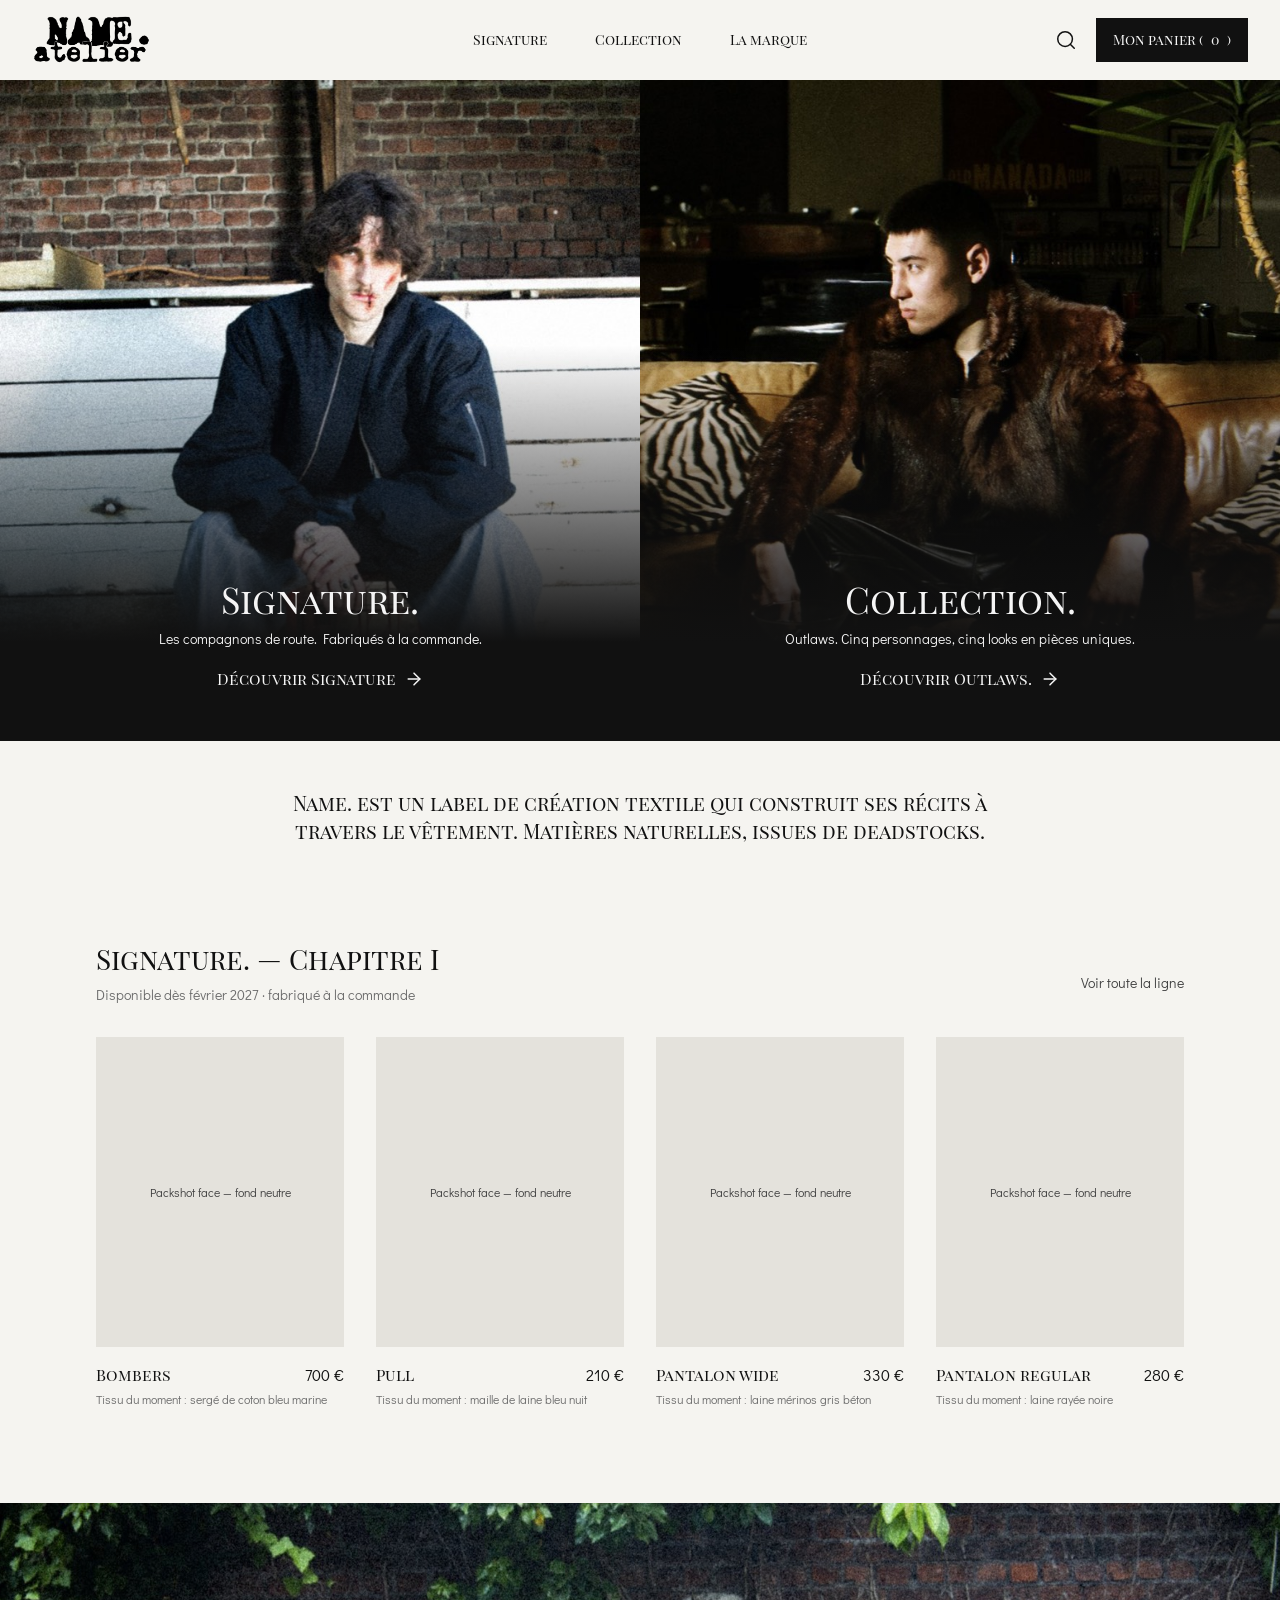
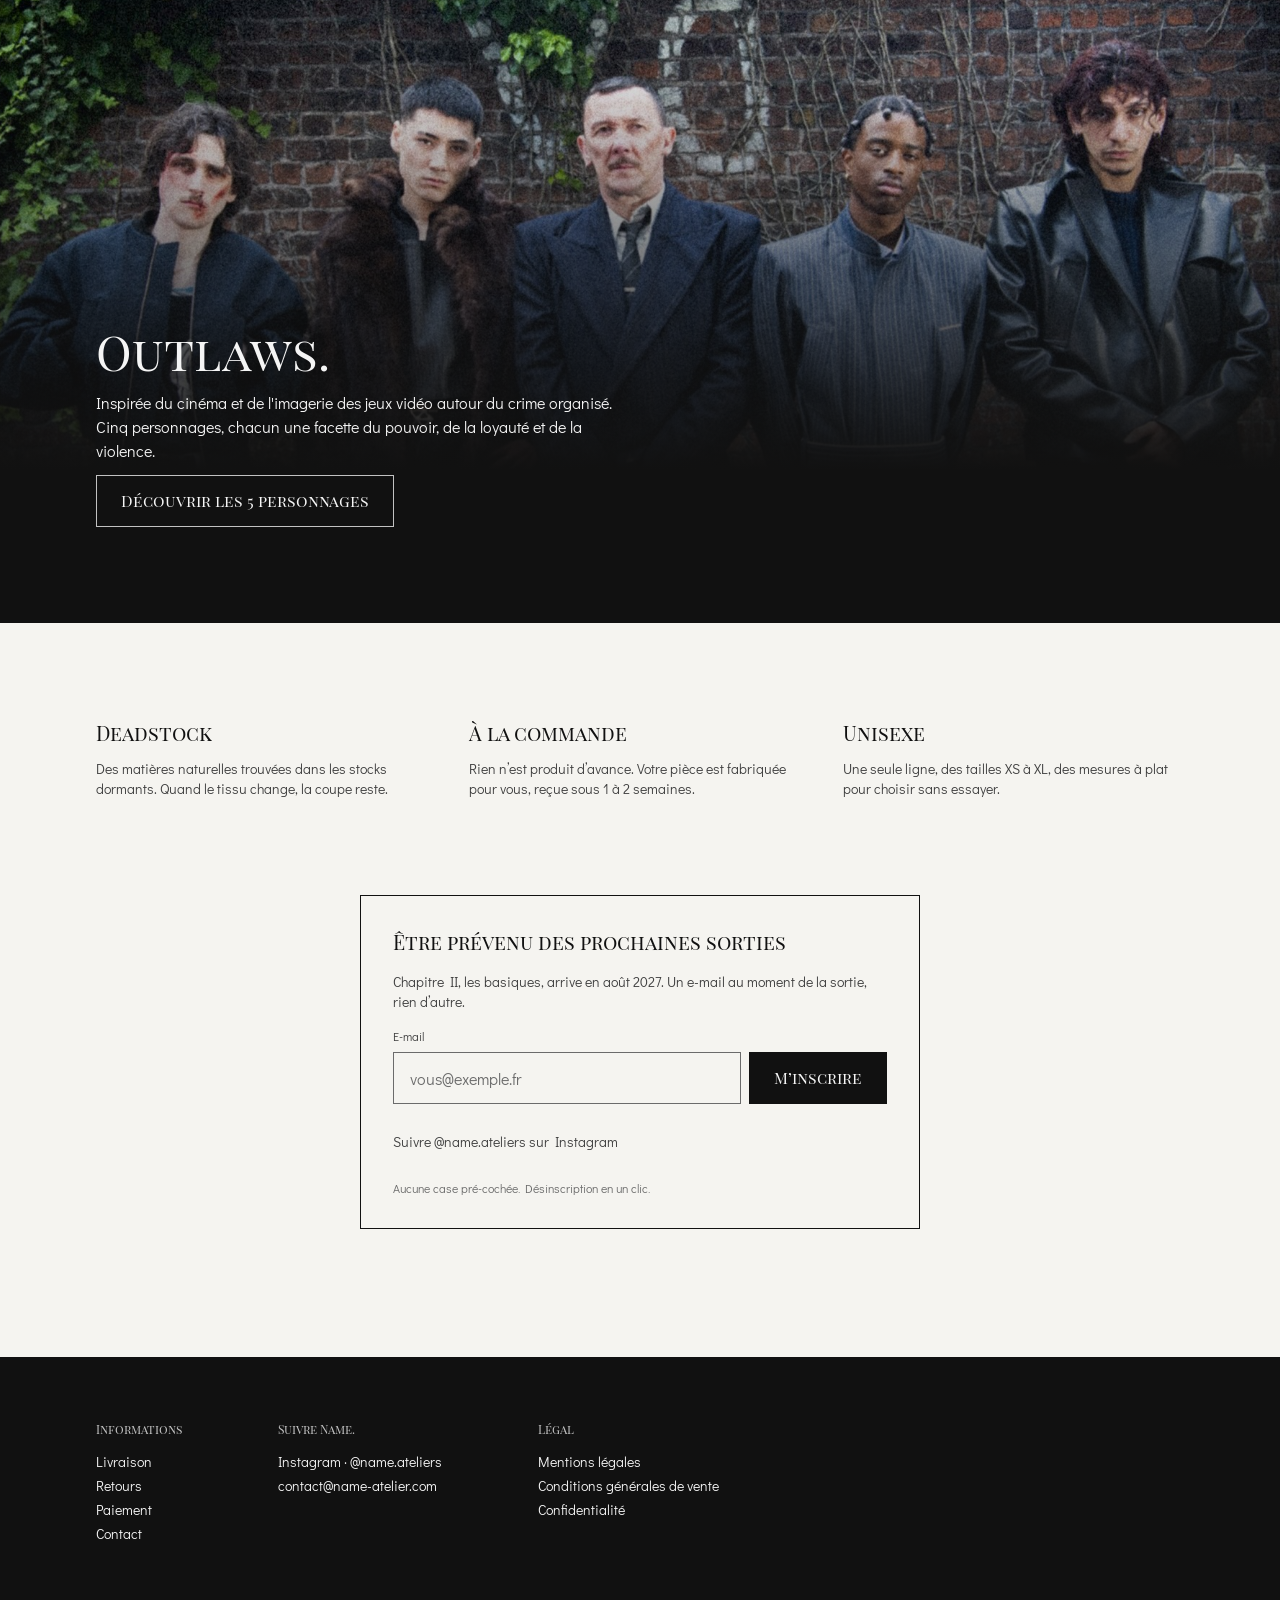
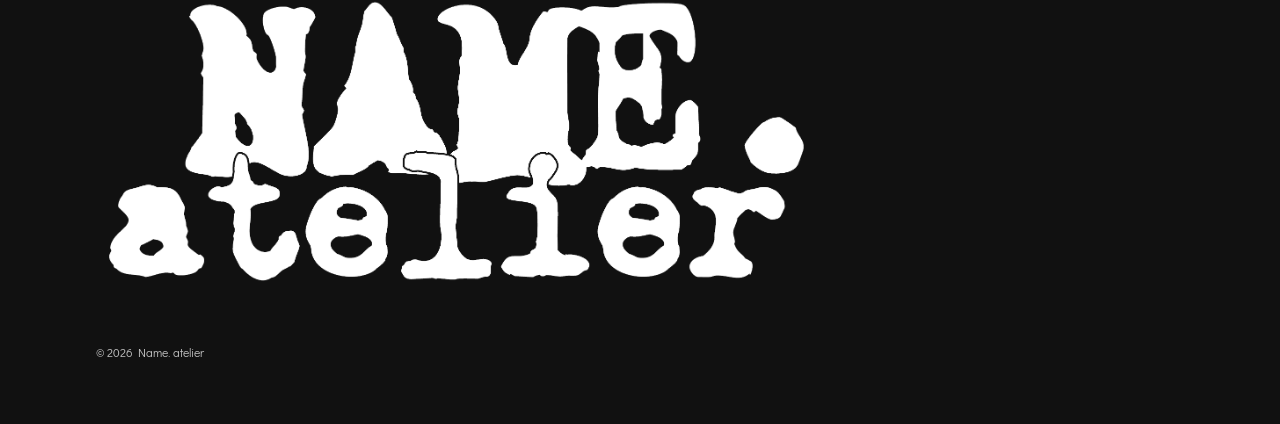
==== commit dc68f909: "Accueil : photos exportées de Figma pour les entrées et le bandeau Outlaws Co-Authored-By: Claude Op" ====
--- a/site/index.html
+++ b/site/index.html
@@ -23,7 +23,10 @@
     <!-- 01.1 · Entrées Signature / Collection (90:155) -->
     <div class="entrees">
       <a class="entree" href="signature.html">
-        <span class="visuel entree__visuel" role="img" aria-label="Visuel à produire : photo Signature, porté du Bombers">Photo Signature — porté du Bombers</span>
+        <img class="entree__photo" src="../assets/images/accueil-signature-mobile.jpg"
+             srcset="../assets/images/accueil-signature-mobile.jpg 774w, ../assets/images/accueil-signature.jpg 1393w"
+             sizes="(min-width: 1024px) 50vw, 100vw" width="1393" height="1440" fetchpriority="high"
+             alt="Porté du Bombers bleu marine, assis devant un mur de briques">
         <span class="entree__libelle">
           <span class="entree__titre">Signature.</span>
           <span class="entree__sous-titre">Les compagnons de route. Fabriqués à la commande.</span>
@@ -31,7 +34,10 @@
         </span>
       </a>
       <a class="entree" href="indisponible.html">
-        <span class="visuel entree__visuel" role="img" aria-label="Visuel à produire : photo Collection Outlaws, personnage">Photo Collection Outlaws. — personnage</span>
+        <img class="entree__photo" src="../assets/images/accueil-collection-mobile.jpg"
+             srcset="../assets/images/accueil-collection-mobile.jpg 774w, ../assets/images/accueil-collection.jpg 1393w"
+             sizes="(min-width: 1024px) 50vw, 100vw" width="1393" height="1440"
+             alt="Personnage Outlaws. en manteau de fourrure, assis dans un salon sombre">
         <span class="entree__libelle">
           <span class="entree__titre">Collection.</span>
           <span class="entree__sous-titre">Outlaws. Cinq personnages, cinq looks en pièces uniques.</span>
@@ -57,7 +63,10 @@
 
     <!-- Collection — Outlaws (90:225) -->
     <section class="bandeau" aria-labelledby="titre-outlaws">
-      <span class="visuel bandeau__visuel" role="img" aria-label="Visuel à produire : photo de groupe des cinq personnages Outlaws.">Photo Outlaws. — les cinq personnages</span>
+      <img class="bandeau__photo" src="../assets/images/accueil-outlaws-mobile.jpg"
+           srcset="../assets/images/accueil-outlaws-mobile.jpg 1000w, ../assets/images/accueil-outlaws.jpg 2000w"
+           sizes="100vw" width="2000" height="1000" loading="lazy"
+           alt="Les cinq personnages d’Outlaws. alignés devant un mur de briques couvert de lierre">
       <div class="bandeau__texte sur-fond-sombre">
         <h2 class="bandeau__titre" id="titre-outlaws">Outlaws.</h2>
         <p class="bandeau__intro" data-intro-outlaws></p>
--- a/site/css/styles.css
+++ b/site/css/styles.css
@@ -1699,14 +1699,29 @@
   padding-top: var(--espace-6);
 }
 
+/* Photos des entrées et du bandeau (exportées de Figma, assets/images/) */
+.entree__photo,
+.bandeau__photo {
+  position: absolute;
+  inset: 0;
+  width: 100%;
+  height: 100%;
+  max-width: none;
+  object-fit: cover;
+}
+
+.bandeau__photo {
+  object-position: 50% 30%;
+}
+
 /* Dégradé sombre en bas (Rectangle 139:6960) : lisibilité du texte blanc */
 .entree::after,
 .bandeau::after {
   content: "";
   position: absolute;
   inset: 40% 0 0;
-  /* Plein sombre dès la moitié du dégradé : texte blanc ≥ 4,5:1 */
-  background: linear-gradient(to bottom, transparent, var(--couleur-fond-inverse) 50%);
+  /* Plein sombre aux trois quarts du dégradé (photos) : texte blanc lisible */
+  background: linear-gradient(to bottom, transparent, var(--couleur-fond-inverse) 75%);
   pointer-events: none;
 }
 
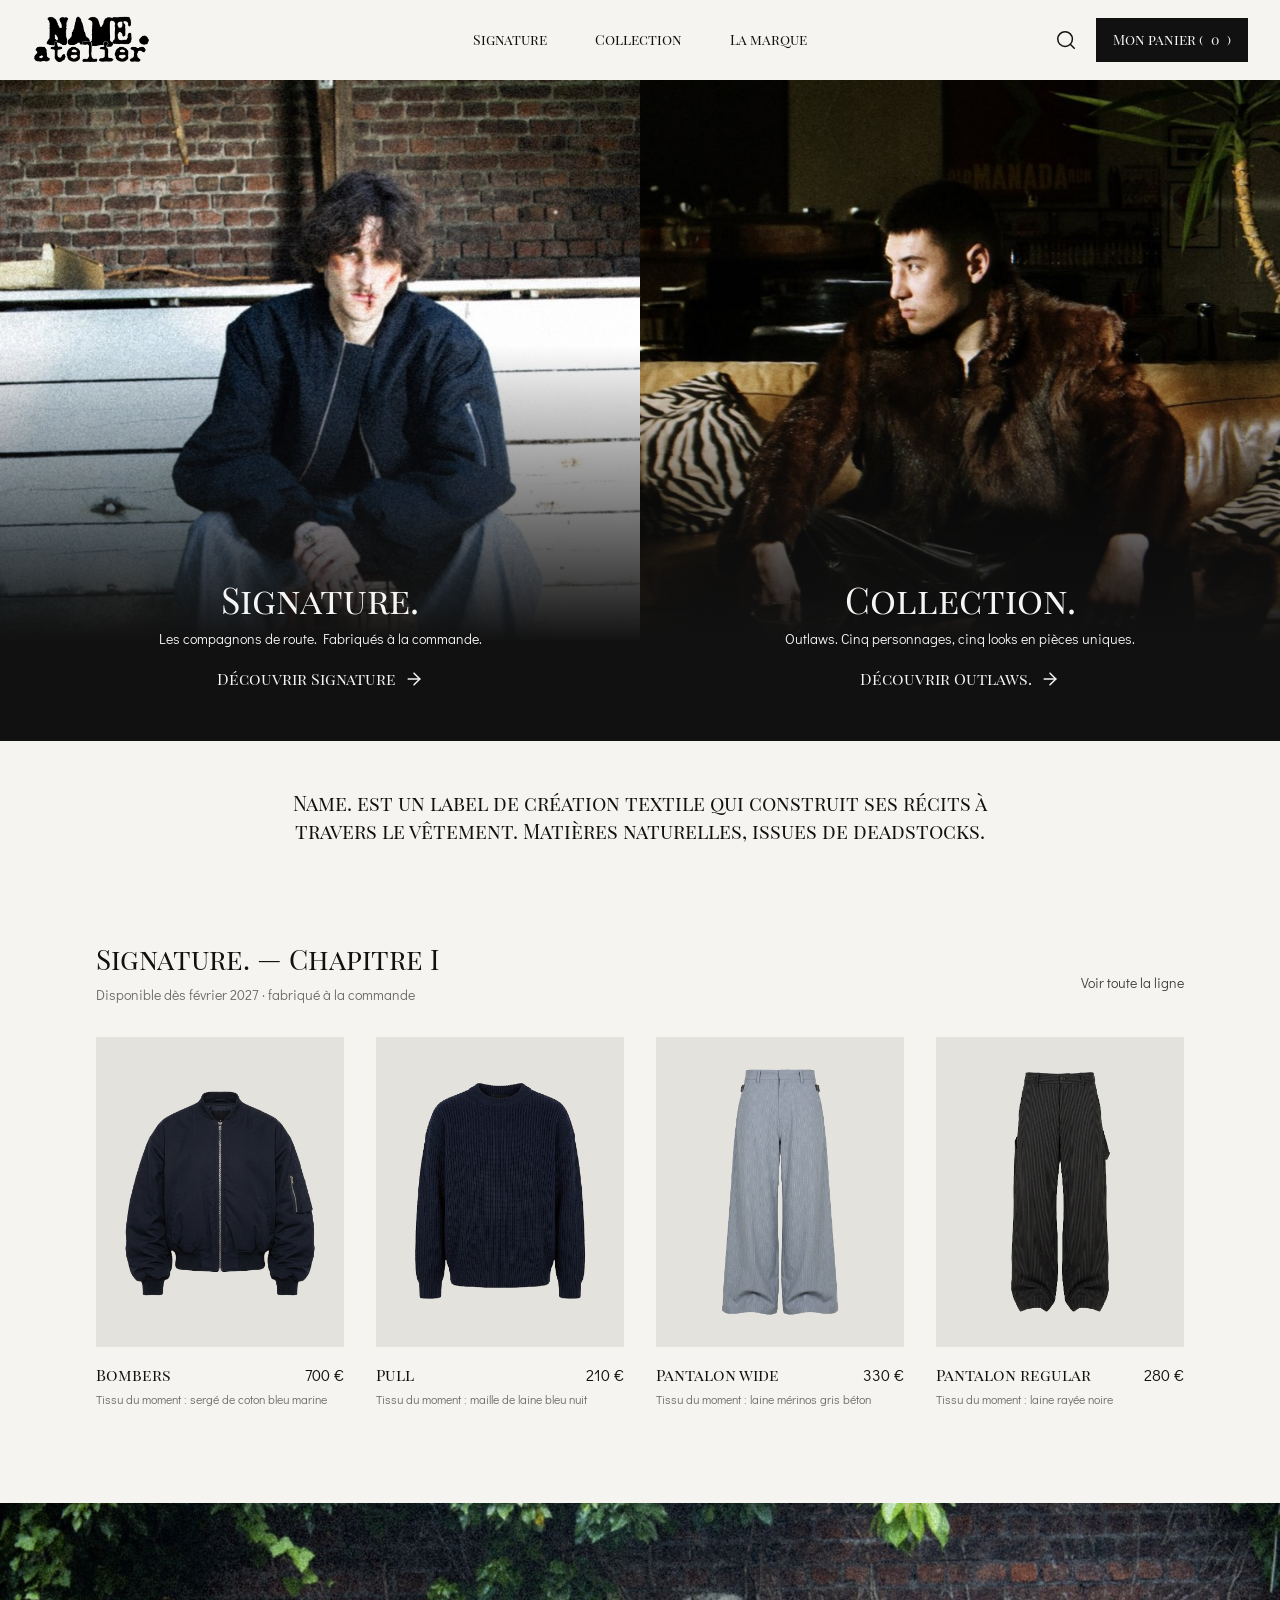
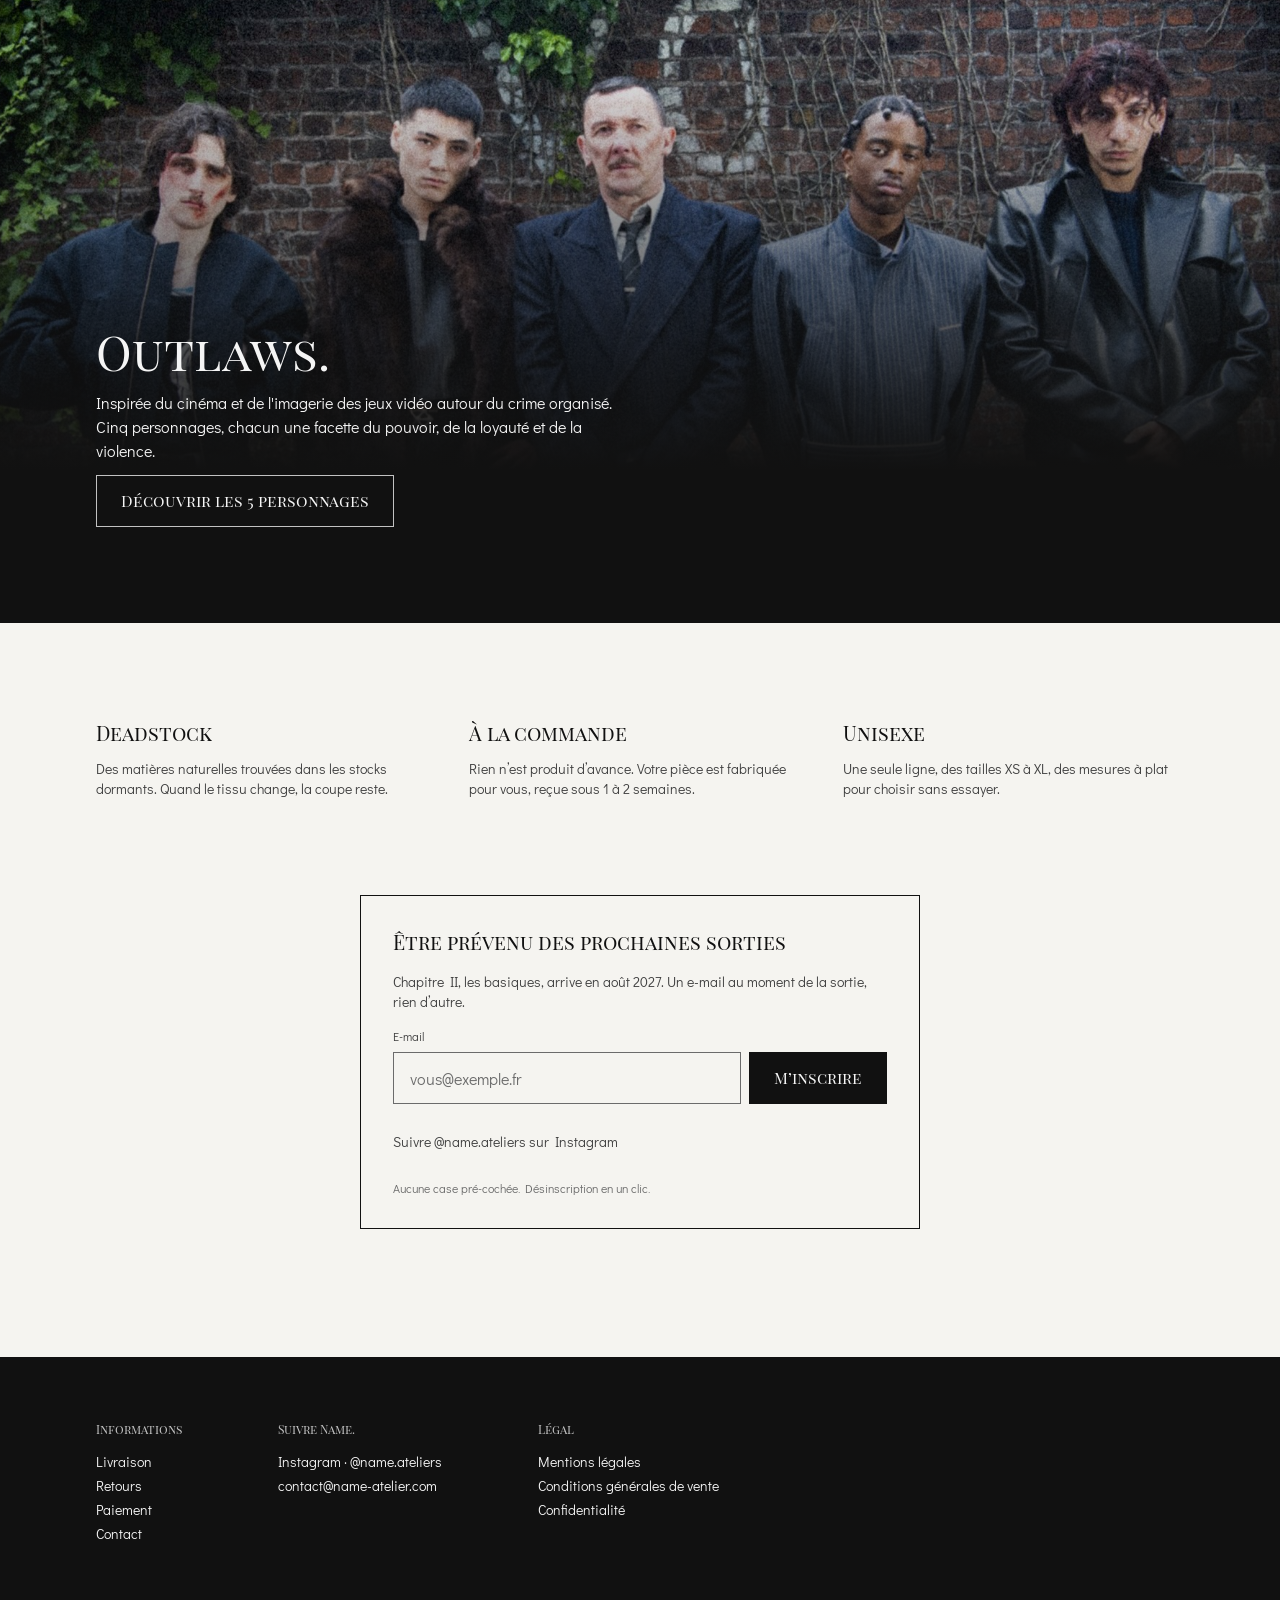
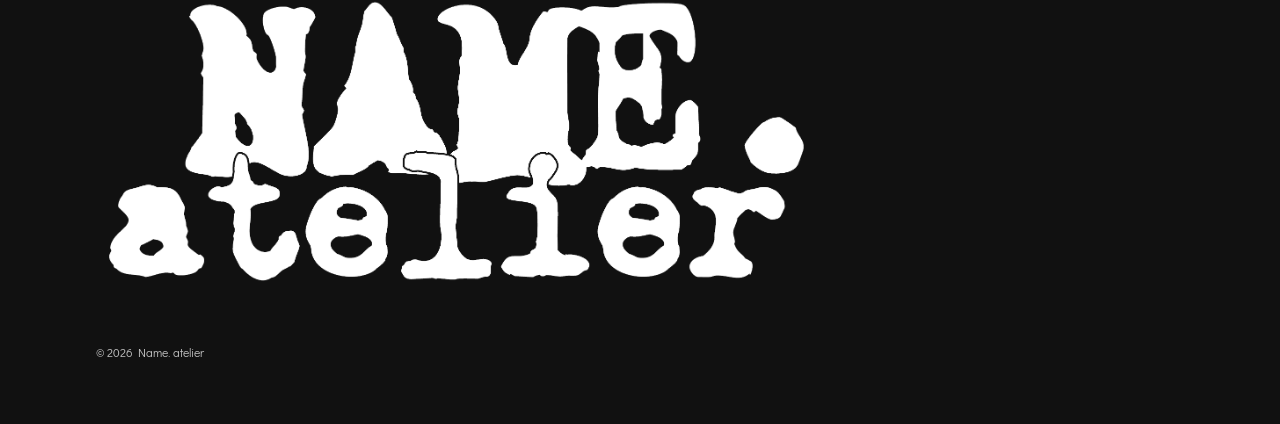
==== commit 17543f3d: "Ajout : Collection Outlaws., pages look achetables, suivi de fabrication, images des pièces et des l" ====
--- a/site/index.html
+++ b/site/index.html
@@ -33,7 +33,7 @@
           <span class="entree__action">Découvrir Signature<span class="icone icone--fleche-20" aria-hidden="true"></span></span>
         </span>
       </a>
-      <a class="entree" href="indisponible.html">
+      <a class="entree" href="collection.html">
         <img class="entree__photo" src="../assets/images/accueil-collection-mobile.jpg"
              srcset="../assets/images/accueil-collection-mobile.jpg 774w, ../assets/images/accueil-collection.jpg 1393w"
              sizes="(min-width: 1024px) 50vw, 100vw" width="1393" height="1440"
@@ -70,7 +70,7 @@
       <div class="bandeau__texte sur-fond-sombre">
         <h2 class="bandeau__titre" id="titre-outlaws">Outlaws.</h2>
         <p class="bandeau__intro" data-intro-outlaws></p>
-        <a class="bouton bouton--l bouton--sur-sombre" href="indisponible.html">Découvrir les 5 personnages</a>
+        <a class="bouton bouton--l bouton--sur-sombre" href="collection.html">Découvrir les 5 personnages</a>
       </div>
     </section>
 
--- a/site/css/tokens.css
+++ b/site/css/tokens.css
@@ -32,6 +32,7 @@
   --palette-noir: #0A0A0A;                 /* neutre/noir */
   --palette-rouge-700: #8E2A1F;            /* rouge/700 */
   --palette-gris-900-voile: rgb(17 17 17 / 0.45); /* neutre/gris-900-voile */
+  --palette-blanc: #FFFFFF;                /* Blanc non relié à une variable dans Figma (cartes des onglets 115:4925) */
 
   /* ------------------------------------------------------------------------
      2. Couleurs (collection « Couleurs », mode Clair)
@@ -43,6 +44,7 @@
   --couleur-fond-image: var(--palette-sable-200);          /* fond/image */
   --couleur-fond-image-survol: var(--palette-sable-300);   /* fond/image-survol */
   --couleur-fond-voile: var(--palette-gris-900-voile);     /* fond/voile */
+  --couleur-fond-carte: var(--palette-blanc);              /* [Figma : blanc en dur] onglets de la fiche */
 
   /* Textes */
   --couleur-texte-principal: var(--palette-gris-800);      /* texte/principal */
@@ -179,6 +181,53 @@
   --largeur-carte-recherche: 288px;                         /* Cartes des résultats de recherche */
   --opacite-fleche: 0.9;                                    /* Fond des flèches de carte */
 
+  /* Flow 1 — fiche produit, panier (relevés sur 04.1, 06.1, 113:749) */
+  --largeur-volet-large: 480px;                             /* Panneau panier, guide des tailles */
+  --hauteur-galerie: 640px;                                 /* Slider desktop */
+  --hauteur-fiche: 1010px;                                  /* Bloc produit desktop (packshot gauche) */
+  --colonne-packshot: 1 / 3;                                /* 480 / 1440 */
+  --hauteur-carrousel: 490px;                               /* Carrousel mobile 393 × 490 */
+  --marge-packshot: 40px;                                   /* Carrousel mobile : packshot inset 40 */
+  --largeur-vision: 624px;                                  /* Texte « Vision produit » */
+  --largeur-carte-blanche: 600px;                           /* Tissu du moment, détails */
+  --largeur-etapes: 422px;                                  /* Étapes de fabrication */
+  --libelle-tissu: 120px;                                   /* Colonne libellés « Tissu du moment » */
+  --vignette-tissu: 72px;                                   /* Tissus précédents */
+  --hauteur-mosaique: 640px;                                /* Mosaïque desktop */
+  --ligne-panier-image: 96px;                               /* Ligne panier 96 × 120 */
+  --hauteur-ligne-panier: 120px;
+  --hauteur-schema: 180px;                                  /* Guide : schéma de mesure */
+  --icone-points: 6px;                                      /* Points du carrousel */
+  --hauteur-volet-bas: 90svh;                               /* [POC] Volet qui monte du bas (non utilisé : guide plein écran en mobile, prompt 04) */
+
+  /* Flow 3 — guide « Ma référence » (relevés sur 113:528, 113:639) */
+  --hauteur-schema-saisie: 140px;                           /* Schéma « où mesurer » */
+  --hauteur-comparaison: 180px;                             /* Silhouettes superposées */
+  --trait-schema-piece: 2px;                                /* Silhouette de la pièce */
+  --trait-schema-reference: 1.5px;                          /* Silhouette de la référence (pointillés) */
+  --pointilles-schema: 4 3;                                 /* Motif des pointillés (SVG) */
+  --legende-trait: 16px;                                    /* Échantillon de trait dans la légende */
+
+  /* Flow 2 — panier, tunnel, confirmation (relevés sur 06.3, 07.x, 08.1) */
+  --largeur-recap-panier: 400px;                            /* Colonne récapitulatif de la page panier */
+  --largeur-recap-commande: 440px;                          /* Colonne récapitulatif du tunnel */
+  --largeur-formulaire-commande: 712px;                     /* Formulaire du tunnel */
+  --entete-commande-hauteur: 80px;                          /* En-tête commande (desktop) */
+
+  /* Ajout — Collection, look, suivi (relevés sur 05.1, 05.2, 95:3396, 08.2) */
+  --hauteur-fiche-look: 1213px;                             /* Bloc look desktop (visuel gauche 480 × 1213) */
+  --ratio-studio: 933 / 1400;                               /* [POC] Photos studio des looks */
+  --largeur-fiche-piece: 320px;                             /* Fiche pièce */
+  --hauteur-gros-plan: 180px;                               /* Fiche pièce : visuel */
+  --zoom-gros-plan: 2.6;                                    /* [POC] Gros plan recadré dans la photo studio */
+  --largeur-suivi: 1000px;                                  /* Contenu de la page suivi */
+  --visuel-suivi: 120px;                                    /* Carte pièce du suivi */
+  --point-suivi: 24px;                                      /* Point de la frise */
+  --largeur-etape-frise: 92px;                              /* [POC] Étape de la frise en mobile (défilement) */
+  --repere-etape: 80px;                                     /* Trait sous l'étape sélectionnée */
+  --hauteur-photo-etape: 320px;                             /* Photos de l'atelier */
+  --hauteur-attente-photos: 200px;                          /* « Les photos arrivent à cette étape » */
+
   /* Superposition */
   --plan-entete: 10;
   --plan-volet: 20;
--- a/site/css/styles.css
+++ b/site/css/styles.css
@@ -2049,3 +2049,2156 @@
   text-align: left;
   cursor: pointer;
 }
+
+/* 11. Flow 1 — fiche produit, guide, panneau panier ======================= */
+
+.icone--info           { --icone-fichier: url("../../assets/icones/info.svg"); }
+.icone--courriel       { --icone-fichier: url("../../assets/icones/courriel.svg"); }
+.icone--couches        { --icone-fichier: url("../../assets/icones/couches.svg"); }
+.icone--ciseaux-24     { --icone-fichier: url("../../assets/icones/ciseaux-24.svg"); }
+.icone--repere         { --icone-fichier: url("../../assets/icones/repere.svg"); }
+.icone--appareil-photo { --icone-fichier: url("../../assets/icones/appareil-photo.svg"); }
+
+/* Photos des cartes produit (packshots détourés sur fond image) */
+.carte-produit__photo {
+  width: 100%;
+  height: 100%;
+  object-fit: contain;
+  padding: var(--espace-4);
+  background: var(--couleur-fond-image);
+}
+
+/* Bandeau d'arrivée (113:972) */
+.bandeau-arrivee {
+  display: flex;
+  flex-wrap: wrap;
+  align-items: center;
+  justify-content: space-between;
+  gap: var(--espace-2) var(--espace-8);
+  padding: var(--espace-3) var(--marge);
+  background: var(--couleur-fond-image);
+  font-size: var(--texte-m);
+  line-height: var(--texte-m-interligne);
+}
+
+.bandeau-arrivee__titre {
+  margin-right: var(--espace-4);
+  color: var(--couleur-texte-fort);
+  font-family: var(--police-titre);
+  font-size: var(--bouton-m);
+  font-weight: var(--graisse-regular);
+}
+
+.bandeau-arrivee__actions {
+  display: flex;
+  align-items: center;
+  gap: var(--espace-4);
+}
+
+/* Bloc produit : galerie + infos (04.1) */
+.fiche {
+  display: flex;
+  flex-direction: column;
+}
+
+.galerie {
+  display: none;
+}
+
+.galerie figure {
+  margin: 0;
+}
+
+.galerie img,
+.carrousel img {
+  width: 100%;
+  height: 100%;
+  max-width: none;
+  object-fit: cover;
+}
+
+.galerie__packshot,
+.carrousel .galerie__packshot {
+  background: var(--couleur-fond-image);
+}
+
+.galerie__packshot img {
+  object-fit: contain;
+}
+
+.galerie__mention {
+  position: absolute;
+  left: var(--espace-4);
+  bottom: var(--espace-4);
+  white-space: normal;
+}
+
+/* Carrousel mobile (208:832) : glisser, points */
+.carrousel {
+  position: relative;
+  background: var(--couleur-fond-image);
+}
+
+.carrousel__piste {
+  display: flex;
+  height: var(--hauteur-carrousel);
+  margin: 0;
+  padding: 0;
+  overflow-x: auto;
+  scroll-snap-type: x mandatory;
+  scrollbar-width: none;
+  list-style: none;
+}
+
+.carrousel__piste::-webkit-scrollbar {
+  display: none;
+}
+
+.carrousel__diapo {
+  position: relative;
+  flex: 0 0 100%;
+  scroll-snap-align: start;
+}
+
+.carrousel__visuel {
+  position: relative;
+  height: 100%;
+  margin: 0;
+}
+
+.carrousel .galerie__packshot img {
+  padding: var(--marge-packshot) var(--marge-packshot) calc(var(--marge-packshot) + var(--espace-4));
+}
+
+.carrousel .galerie__mention {
+  top: var(--espace-3);
+  left: var(--espace-3);
+  bottom: auto;
+}
+
+.carrousel__points {
+  position: absolute;
+  bottom: var(--espace-4);
+  left: 50%;
+  display: flex;
+  gap: var(--espace-1);
+  transform: translateX(-50%);
+}
+
+.carrousel__point {
+  width: var(--icone-points);
+  height: var(--icone-points);
+  border-radius: var(--rayon-rond);
+  background: var(--couleur-texte-desactive);
+}
+
+.carrousel__point.est-actif {
+  background: var(--couleur-texte-fort);
+}
+
+/* Infos produit (87:387) */
+.infos {
+  display: flex;
+  flex-direction: column;
+  gap: var(--espace-6);
+  padding: var(--espace-6) var(--marge) var(--espace-8);
+}
+
+.infos__entete {
+  display: flex;
+  flex-direction: column;
+  gap: var(--espace-2);
+}
+
+.infos__ligne {
+  color: var(--couleur-texte-secondaire);
+  font-family: var(--police-titre);
+  font-size: var(--bouton-s);
+  line-height: var(--bouton-s-interligne);
+}
+
+.infos__entete .mention {
+  align-self: flex-start;
+}
+
+.infos__nom-prix {
+  display: flex;
+  align-items: baseline;
+  justify-content: space-between;
+  gap: var(--espace-4);
+  color: var(--couleur-texte-fort);
+}
+
+.infos__nom {
+  font-size: var(--titre-m);
+  line-height: var(--titre-m-interligne);
+}
+
+.infos__prix {
+  font-size: var(--texte-l);
+  line-height: var(--texte-l-interligne);
+  white-space: nowrap;
+}
+
+.infos__tissu {
+  display: flex;
+  flex-wrap: wrap;
+  align-items: center;
+  column-gap: var(--espace-2);
+  font-size: var(--texte-m);
+  line-height: var(--texte-m-interligne);
+}
+
+/* Liens dans une ligne de texte : bouton qui ressemble au Lien (82:260) */
+button.lien {
+  padding: 0;
+  border: 0;
+  background: transparent;
+  cursor: pointer;
+}
+
+.infos__variation {
+  --icone: var(--icone-14);
+  display: flex;
+  align-items: flex-start;
+  gap: var(--espace-2);
+  color: var(--couleur-texte-secondaire);
+  font-size: var(--texte-s);
+  line-height: var(--texte-s-interligne);
+}
+
+.infos__variation .icone {
+  margin-top: calc((var(--texte-s-interligne) - var(--icone-14)) / 2);
+}
+
+.infos__taille {
+  display: flex;
+  flex-direction: column;
+  gap: var(--espace-6);
+}
+
+.infos__choix {
+  margin: 0;
+  padding: 0;
+  border: 0;
+}
+
+.infos__legende {
+  float: left;
+  padding: 0;
+  color: var(--couleur-texte-fort);
+  font-size: var(--texte-m);
+  line-height: var(--zone-tactile);
+}
+
+.infos__libelle-taille {
+  display: flex;
+  justify-content: flex-end;
+}
+
+.infos__liens-taille {
+  display: flex;
+  gap: var(--espace-4);
+}
+
+.infos__choix .tailles {
+  clear: both;
+  margin-top: var(--espace-1);
+}
+
+.infos__choix .champ__message,
+.infos__conseil {
+  margin-top: var(--espace-3);
+}
+
+.infos__conseil {
+  color: var(--couleur-texte-secondaire);
+  font-size: var(--texte-s);
+  line-height: var(--texte-s-interligne);
+}
+
+.infos__achat {
+  display: flex;
+  flex-direction: column;
+  gap: var(--espace-3);
+}
+
+.infos__conditions {
+  color: var(--couleur-texte-secondaire);
+  font-size: var(--texte-s);
+  line-height: var(--texte-s-interligne);
+}
+
+.infos__conditions .lien {
+  min-height: 0;
+  display: inline;
+  color: inherit;
+  font-size: inherit;
+  text-decoration-color: currentColor;
+}
+
+@media (min-width: 1024px) {
+  .fiche {
+    display: grid;
+    grid-template-columns: 1fr 2fr;
+    grid-template-rows: var(--hauteur-galerie) auto;
+    min-height: var(--hauteur-fiche);
+  }
+
+  .carrousel {
+    display: none;
+  }
+
+  .galerie {
+    display: contents;
+  }
+
+  .galerie__gauche {
+    position: relative;
+    grid-column: 1;
+    grid-row: 1 / span 2;
+    margin: 0;
+    padding: var(--espace-16);
+    background: var(--couleur-fond-image);
+  }
+
+  .galerie__gauche img {
+    position: absolute;
+    inset: var(--espace-16);
+    width: calc(100% - var(--espace-16) * 2);
+    height: calc(100% - var(--espace-16) * 2);
+    object-fit: contain;
+  }
+
+  .galerie__slider {
+    position: relative;
+    grid-column: 2;
+    grid-row: 1;
+    overflow: hidden;
+  }
+
+  .galerie__slide,
+  .galerie__diapo {
+    position: absolute;
+    inset: 0;
+    margin: 0;
+  }
+
+  .galerie__slide .galerie__packshot img {
+    padding: var(--espace-12) var(--espace-24);
+    object-fit: contain;
+  }
+
+  .galerie__fleche--gauche { left: var(--espace-4); }
+  .galerie__fleche--droite { right: var(--espace-4); }
+
+  .galerie__fleche {
+    opacity: 1;
+  }
+
+  .galerie__compte {
+    position: absolute;
+    bottom: var(--espace-6);
+    left: 50%;
+    transform: translateX(-50%);
+    color: var(--couleur-texte-fort);
+    font-size: var(--texte-s);
+    line-height: var(--texte-s-interligne);
+  }
+
+  .infos {
+    grid-column: 2;
+    grid-row: 2;
+    padding: var(--espace-8);
+  }
+}
+
+/* Savoir-faire (200:3782 · 213:7767) — ancre #fabrication */
+.savoir-faire {
+  display: grid;
+  gap: var(--espace-8);
+  padding: var(--section) var(--marge);
+  border-top: var(--trait) solid var(--couleur-bordure-defaut);
+  border-bottom: var(--trait) solid var(--couleur-bordure-defaut);
+}
+
+.savoir-faire__bloc {
+  --icone: var(--icone-24);
+  display: flex;
+  flex-direction: column;
+  gap: var(--espace-3);
+}
+
+.savoir-faire__bloc .icone {
+  color: var(--couleur-icone-principal);
+}
+
+.savoir-faire__titre {
+  font-size: var(--bouton-l);
+  line-height: var(--bouton-l-interligne);
+}
+
+@media (min-width: 1024px) {
+  .savoir-faire {
+    grid-template-columns: repeat(4, minmax(0, 1fr));
+    gap: var(--gouttiere);
+    padding: var(--espace-16) var(--marge);
+  }
+}
+
+/* Onglets (115:4925) en desktop, accordéons en mobile */
+.panneaux-produit {
+  padding: var(--espace-8) var(--marge);
+}
+
+.panneaux-produit__onglets {
+  display: none;
+}
+
+.panneau-produit {
+  color: var(--couleur-texte-principal);
+}
+
+.panneau-produit__vision {
+  max-width: var(--largeur-vision);
+  margin: 0 auto;
+  font-size: var(--texte-l);
+  line-height: var(--texte-l-interligne);
+  text-align: center;
+}
+
+@media (min-width: 1024px) {
+  .panneaux-produit {
+    padding: var(--espace-16) var(--marge);
+  }
+
+  .panneaux-produit__accordeons {
+    display: none;
+  }
+
+  .panneaux-produit__onglets {
+    display: flex;
+    flex-direction: column;
+    align-items: center;
+    gap: var(--espace-8);
+  }
+
+  .panneaux-produit__onglets .onglets {
+    align-self: stretch;
+    gap: var(--espace-12);
+  }
+
+  .panneaux-produit__onglets .panneau-produit {
+    display: flex;
+    justify-content: center;
+    width: 100%;
+  }
+}
+
+/* Cartes blanches des onglets : Tissu du moment, Détails, Étapes */
+.carte-blanche {
+  display: flex;
+  flex-direction: column;
+  gap: var(--espace-4);
+  width: 100%;
+  max-width: var(--largeur-carte-blanche);
+  padding: var(--espace-6);
+  background: var(--couleur-fond-carte);
+}
+
+.tissu {
+  align-items: center;
+  text-align: left;
+}
+
+.tissu .texte-m,
+.tissu__liste {
+  align-self: stretch;
+}
+
+.tissu__liste {
+  display: flex;
+  flex-direction: column;
+  gap: var(--espace-4);
+  margin: 0;
+}
+
+.tissu__ligne {
+  display: flex;
+  gap: var(--espace-4);
+}
+
+.tissu__ligne dt {
+  flex: 0 0 var(--libelle-tissu);
+  color: var(--couleur-texte-secondaire);
+  font-size: var(--texte-s);
+  line-height: var(--texte-m-interligne);
+}
+
+.tissu__ligne dd {
+  margin: 0;
+  color: var(--couleur-texte-fort);
+  font-size: var(--texte-m);
+  line-height: var(--texte-m-interligne);
+}
+
+.tissu__surtitre {
+  color: var(--couleur-texte-secondaire);
+  font-family: var(--police-titre);
+  font-size: var(--bouton-s);
+  line-height: var(--bouton-s-interligne);
+}
+
+.tissu__precedents {
+  display: flex;
+  gap: var(--espace-3);
+  margin: 0;
+  padding: 0;
+  list-style: none;
+}
+
+.tissu__precedents li {
+  display: flex;
+  flex-direction: column;
+  gap: var(--espace-1);
+  width: var(--vignette-tissu);
+  color: var(--couleur-texte-secondaire);
+  font-size: var(--texte-s);
+  line-height: var(--texte-s-interligne);
+}
+
+.tissu__precedents img {
+  width: var(--vignette-tissu);
+  height: var(--vignette-tissu);
+  object-fit: cover;
+}
+
+.details {
+  font-size: var(--texte-l);
+  line-height: var(--texte-l-interligne);
+}
+
+.details ul {
+  margin: 0;
+  padding-left: var(--espace-4);
+}
+
+.etapes-fabrication {
+  max-width: var(--largeur-etapes);
+  gap: var(--espace-6);
+}
+
+.etapes-fabrication > .titre-s {
+  align-self: center;
+}
+
+.etapes-fabrication__liste {
+  display: flex;
+  flex-direction: column;
+  gap: var(--espace-6);
+  margin: 0;
+  padding: 0;
+  list-style: none;
+}
+
+.etapes-fabrication__etape {
+  display: flex;
+  gap: var(--espace-4);
+}
+
+.etapes-fabrication__numero {
+  color: var(--couleur-texte-secondaire);
+  font-family: var(--police-titre);
+  font-size: var(--titre-m);
+  line-height: var(--titre-m-interligne);
+}
+
+.etapes-fabrication__titre {
+  color: var(--couleur-texte-fort);
+  font-family: var(--police-titre);
+  font-size: var(--bouton-l);
+  line-height: var(--bouton-l-interligne);
+}
+
+.etapes-fabrication__statut {
+  --icone: var(--icone-20);
+  display: flex;
+  align-items: center;
+  gap: var(--espace-2);
+  padding: var(--espace-3) 0 0;
+  border-top: var(--trait) solid var(--couleur-bordure-forte);
+  color: var(--couleur-texte-fort);
+  font-size: var(--texte-m);
+  line-height: var(--texte-m-interligne);
+}
+
+/* Mosaïque (130:10321) et ses points */
+.mosaique {
+  position: relative;
+  display: grid;
+  grid-template-columns: repeat(2, minmax(0, 1fr));
+  gap: 0;
+}
+
+.mosaique__case {
+  margin: 0;
+  aspect-ratio: 1;
+  overflow: hidden;
+}
+
+.mosaique__case img {
+  width: 100%;
+  height: 100%;
+  max-width: none;
+  object-fit: cover;
+}
+
+.mosaique__case--3 {
+  grid-row: span 2;
+  aspect-ratio: auto;
+}
+
+.mosaique__points {
+  position: absolute;
+  inset: 0;
+  pointer-events: none;
+}
+
+.mosaique__point {
+  position: absolute;
+  display: inline-flex;
+  align-items: center;
+  gap: var(--espace-2);
+  min-height: var(--zone-tactile);
+  text-decoration: none;
+  pointer-events: auto;
+}
+
+.mosaique__point .mention {
+  white-space: nowrap;
+}
+
+.mosaique__point:hover .point,
+.mosaique__point:focus-visible .point {
+  background: var(--couleur-fond-inverse);
+  color: var(--couleur-texte-inverse);
+}
+
+/* En mobile, la mosaïque est une grille : les points suivent la 3e photo */
+@media (max-width: 1023.98px) {
+  .mosaique__points {
+    position: static;
+    display: flex;
+    flex-direction: column;
+    gap: var(--espace-2);
+    grid-column: 1 / -1;
+    padding: var(--espace-4) var(--marge) 0;
+    pointer-events: auto;
+  }
+
+  .mosaique__point {
+    position: static;
+  }
+}
+
+@media (min-width: 1024px) {
+  .mosaique {
+    grid-template-columns: 473fr 399fr 568fr;
+    grid-template-rows: 222fr 98fr 320fr;
+    height: var(--hauteur-mosaique);
+  }
+
+  .mosaique__case {
+    aspect-ratio: auto;
+  }
+
+  .mosaique__case--1 { grid-column: 1; grid-row: 1 / span 2; }
+  .mosaique__case--2 { grid-column: 1; grid-row: 3; }
+  .mosaique__case--3 { grid-column: 2; grid-row: 1 / span 3; }
+  .mosaique__case--4 { grid-column: 3; grid-row: 1; }
+  .mosaique__case--5 { grid-column: 3; grid-row: 2 / span 2; }
+}
+
+.autres-pieces .grille--3 {
+  grid-template-columns: repeat(2, minmax(0, 1fr));
+}
+
+@media (min-width: 1024px) {
+  .autres-pieces .grille--3 {
+    grid-template-columns: repeat(3, minmax(0, 1fr));
+  }
+}
+
+/* Volets larges (panier, guide) : 480 px en desktop, plein écran en mobile */
+@media (min-width: 1024px) {
+  .volet--large .volet__panneau {
+    width: var(--largeur-volet-large);
+  }
+}
+
+/* Guide des tailles : monte du bas en mobile (PRD flow 1) */
+@media (max-width: 1023.98px) {
+  .volet--bas[open] {
+    align-items: flex-end;
+  }
+
+  .volet--bas .volet__panneau {
+    height: auto;
+    max-height: var(--hauteur-volet-bas);
+  }
+}
+
+.volet__actions--colonne {
+  flex-direction: column;
+  align-items: stretch;
+}
+
+.volet__actions--colonne .lien {
+  align-self: flex-start;
+}
+
+.guide__onglets {
+  flex-wrap: nowrap;
+  gap: var(--espace-4);
+  padding: var(--espace-4) var(--espace-6) 0;
+}
+
+@media (min-width: 1024px) {
+  .guide__onglets {
+    gap: var(--espace-6);
+  }
+}
+
+.guide__contenu {
+  display: flex;
+  flex-direction: column;
+}
+
+.guide__panneau {
+  display: flex;
+  flex-direction: column;
+  gap: var(--espace-6);
+}
+
+.guide__fort {
+  color: var(--couleur-texte-fort);
+}
+
+.guide__titre {
+  font-size: var(--bouton-l);
+  line-height: var(--bouton-l-interligne);
+}
+
+.guide__tableau-defilement {
+  overflow-x: auto;
+}
+
+.guide__tableau {
+  width: 100%;
+  border-collapse: collapse;
+  font-size: var(--texte-m);
+  line-height: var(--texte-m-interligne);
+}
+
+.guide__tableau th,
+.guide__tableau td {
+  padding: var(--espace-3) 0;
+  border-bottom: var(--trait) solid var(--couleur-bordure-defaut);
+  font-weight: var(--graisse-regular);
+  text-align: center;
+}
+
+.guide__tableau thead th,
+.guide__tableau tbody th {
+  color: var(--couleur-texte-secondaire);
+  font-size: var(--texte-s);
+}
+
+.guide__tableau tbody th {
+  text-align: left;
+}
+
+.guide__tableau td {
+  color: var(--couleur-texte-fort);
+}
+
+.guide__schema {
+  aspect-ratio: auto;
+  height: var(--hauteur-schema);
+}
+
+.guide__vers-reference {
+  white-space: normal;
+}
+
+/* Panneau panier (89:299) et ligne panier (86:217) */
+.panneau-panier__contenu {
+  display: flex;
+  flex-direction: column;
+  gap: var(--espace-6);
+}
+
+.panneau-panier__annonce {
+  color: var(--couleur-texte-fort);
+}
+
+.panneau-panier__lignes {
+  margin: 0;
+  padding: 0;
+  list-style: none;
+}
+
+.ligne-panier {
+  display: flex;
+  align-items: flex-start;
+  gap: var(--espace-4);
+  padding: var(--espace-4) 0;
+}
+
+.ligne-panier__image,
+.ligne-panier__visuel {
+  flex: 0 0 var(--ligne-panier-image);
+  width: var(--ligne-panier-image);
+  height: var(--hauteur-ligne-panier);
+  aspect-ratio: auto;
+  object-fit: contain;
+  background: var(--couleur-fond-image);
+}
+
+.ligne-panier__infos {
+  display: flex;
+  flex: 1 0 0;
+  flex-direction: column;
+  gap: var(--espace-1);
+  min-width: 0;
+}
+
+.ligne-panier__ligne {
+  display: flex;
+  justify-content: space-between;
+  gap: var(--espace-2);
+  color: var(--couleur-texte-fort);
+}
+
+.ligne-panier__nom {
+  font-size: var(--bouton-l);
+  line-height: var(--bouton-l-interligne);
+}
+
+.ligne-panier__nom a {
+  text-decoration: none;
+}
+
+.ligne-panier__prix {
+  font-size: var(--texte-l);
+  line-height: var(--bouton-l-interligne);
+  white-space: nowrap;
+}
+
+.ligne-panier__detail {
+  color: var(--couleur-texte-secondaire);
+  font-size: var(--texte-s);
+  line-height: var(--texte-s-interligne);
+}
+
+.ligne-panier__delai {
+  color: var(--couleur-texte-principal);
+  font-size: var(--texte-s);
+  line-height: var(--texte-s-interligne);
+}
+
+.ligne-panier__actions {
+  display: flex;
+  flex-wrap: wrap;
+  align-items: center;
+  gap: var(--espace-4);
+}
+
+.panneau-panier__sous-total {
+  display: flex;
+  justify-content: space-between;
+  color: var(--couleur-texte-principal);
+  font-size: var(--texte-l);
+  line-height: var(--texte-l-interligne);
+}
+
+.panneau-panier__montant {
+  color: var(--couleur-texte-fort);
+}
+
+.panneau-panier__note {
+  color: var(--couleur-texte-secondaire);
+  font-size: var(--texte-s);
+  line-height: var(--texte-s-interligne);
+}
+
+/* Les blocs gris de la galerie remplissent leur cadre (pas de format 4/5) */
+.galerie__gauche.visuel,
+.galerie__diapo.visuel,
+.carrousel__visuel.visuel {
+  aspect-ratio: auto;
+}
+
+/* 12. Flow 3 — guide « Ma référence », recommandation, volet fabrication == */
+
+/* Recommandation sous les tailles (04.6) */
+.infos__recommandation {
+  margin-top: var(--espace-3);
+  color: var(--couleur-texte-fort);
+  font-size: var(--texte-s);
+  line-height: var(--texte-s-interligne);
+}
+
+.infos__recommandation .lien {
+  display: inline;
+  min-height: 0;
+  font-size: inherit;
+  text-decoration-color: currentColor;
+}
+
+/* Saisie de la référence (04.5) */
+.guide__saisie {
+  display: flex;
+  flex-direction: column;
+  gap: var(--espace-6);
+}
+
+.guide__paires {
+  display: grid;
+  grid-template-columns: repeat(2, minmax(0, 1fr));
+  gap: var(--espace-6) var(--espace-3);
+}
+
+.guide__schema--saisie {
+  height: var(--hauteur-schema-saisie);
+}
+
+.guide__pied-saisie {
+  display: flex;
+  flex-direction: column;
+  gap: var(--espace-3);
+}
+
+/* Comparaison (04.7) */
+.guide__resultat {
+  display: flex;
+  flex-direction: column;
+  gap: var(--espace-1);
+}
+
+.guide__taille {
+  color: var(--couleur-texte-fort);
+  font-family: var(--police-titre);
+  font-size: var(--titre-m);
+  line-height: var(--titre-m-interligne);
+}
+
+.guide__alerte {
+  padding: var(--espace-3) var(--espace-4);
+  border: var(--trait) solid var(--couleur-bordure-forte);
+  color: var(--couleur-texte-fort);
+  font-size: var(--texte-m);
+  line-height: var(--texte-m-interligne);
+}
+
+.guide__alerte .lien {
+  display: inline;
+  min-height: 0;
+  text-decoration-color: currentColor;
+}
+
+.guide__comparer {
+  display: flex;
+  flex-wrap: wrap;
+  align-items: center;
+  gap: var(--espace-2);
+  margin: 0;
+  padding: 0;
+  border: 0;
+}
+
+.guide__comparer-libelle {
+  float: left;
+  margin-right: var(--espace-2);
+  padding: 0;
+  color: var(--couleur-texte-secondaire);
+  font-size: var(--texte-s);
+  line-height: var(--zone-tactile);
+}
+
+.guide__comparaison-visuelle {
+  position: relative;
+  height: var(--hauteur-comparaison);
+  margin: 0;
+  padding: var(--espace-4) var(--espace-4) var(--espace-8);
+  background: var(--couleur-fond-image);
+}
+
+.guide__comparaison-visuelle svg {
+  display: block;
+  width: 100%;
+  height: 100%;
+  overflow: visible;
+}
+
+.guide__silhouette {
+  fill: none;
+}
+
+.guide__silhouette--piece {
+  stroke: var(--couleur-bordure-forte);
+  stroke-width: var(--trait-schema-piece);
+}
+
+.guide__silhouette--reference {
+  stroke: var(--couleur-texte-secondaire);
+  stroke-width: var(--trait-schema-reference);
+  stroke-dasharray: var(--pointilles-schema);
+}
+
+.guide__legende-schema {
+  position: absolute;
+  left: var(--espace-4);
+  bottom: var(--espace-2);
+  color: var(--couleur-texte-secondaire);
+  font-size: var(--texte-s);
+  line-height: var(--texte-s-interligne);
+}
+
+.guide__legende {
+  display: flex;
+  flex-wrap: wrap;
+  gap: var(--espace-2) var(--espace-6);
+  margin: var(--espace-3) 0 var(--espace-6);
+  padding: 0;
+  color: var(--couleur-texte-fort);
+  font-size: var(--texte-s);
+  line-height: var(--texte-s-interligne);
+  list-style: none;
+}
+
+.guide__legende li {
+  display: inline-flex;
+  align-items: center;
+  gap: var(--espace-2);
+}
+
+.guide__trait {
+  display: inline-block;
+  width: var(--legende-trait);
+  height: 0;
+}
+
+.guide__trait--piece {
+  border-top: var(--trait-schema-piece) solid var(--couleur-bordure-forte);
+}
+
+.guide__trait--reference {
+  border-top: var(--trait-schema-reference) dashed var(--couleur-texte-secondaire);
+}
+
+.guide__tableau--ecarts th,
+.guide__tableau--ecarts td {
+  padding: var(--espace-2) var(--espace-2) var(--espace-2) 0;
+  text-align: left;
+}
+
+.guide__tableau--ecarts thead th {
+  font-size: var(--texte-s);
+}
+
+.guide__tableau--ecarts tbody th {
+  color: var(--couleur-texte-fort);
+  font-size: var(--texte-m);
+}
+
+/* Volet fabrication (89:506) */
+.etapes-fabrication--volet {
+  display: flex;
+  flex-direction: column;
+  gap: var(--espace-6);
+  max-width: none;
+}
+
+.etapes-fabrication--volet > .titre-s {
+  align-self: flex-start;
+}
+
+/* 13. Flow 2 — panier, tunnel de commande, confirmation ================== */
+
+.icone--cadenas { --icone-fichier: url("../../assets/icones/cadenas.svg"); }
+
+.panneau-panier__voir {
+  align-self: center;
+}
+
+/* Récapitulatif (86:219) */
+.recapitulatif {
+  display: flex;
+  flex-direction: column;
+  gap: var(--espace-3);
+  padding: var(--espace-6);
+  border: var(--trait) solid var(--couleur-bordure-defaut);
+}
+
+.recapitulatif__titre {
+  font-size: var(--titre-s);
+  line-height: var(--titre-s-interligne);
+}
+
+.recapitulatif__lignes {
+  display: flex;
+  flex-direction: column;
+  gap: var(--espace-3);
+  margin: 0;
+}
+
+.recapitulatif__ligne {
+  display: flex;
+  justify-content: space-between;
+  gap: var(--espace-4);
+  font-size: var(--texte-m);
+  line-height: var(--texte-m-interligne);
+}
+
+.recapitulatif__ligne dt {
+  color: var(--couleur-texte-principal);
+}
+
+.recapitulatif__ligne dd {
+  margin: 0;
+  color: var(--couleur-texte-fort);
+  white-space: nowrap;
+}
+
+.recapitulatif__ligne--total {
+  padding-top: var(--espace-3);
+  border-top: var(--trait) solid var(--couleur-bordure-defaut);
+  font-size: var(--texte-l);
+  line-height: var(--texte-l-interligne);
+}
+
+.recapitulatif__note,
+.aide-commande__contact {
+  color: var(--couleur-texte-secondaire);
+  font-size: var(--texte-s);
+  line-height: var(--texte-s-interligne);
+}
+
+.aide-commande {
+  display: flex;
+  flex-direction: column;
+  align-items: flex-start;
+}
+
+.aide-commande__contact {
+  color: var(--couleur-texte-principal);
+}
+
+/* Page panier (06.3) et panier vide (06.4) */
+.page-panier {
+  display: flex;
+  flex-direction: column;
+  gap: var(--espace-12);
+  padding: var(--espace-8) var(--marge) var(--section);
+}
+
+.page-panier__articles,
+.page-panier__colonne {
+  display: flex;
+  flex-direction: column;
+  gap: var(--espace-4);
+}
+
+.page-panier__articles {
+  gap: var(--espace-6);
+}
+
+.page-panier__lignes {
+  margin: 0;
+  padding: 0;
+  list-style: none;
+}
+
+.page-panier__lignes .ligne-panier + .ligne-panier {
+  border-top: var(--trait) solid var(--couleur-bordure-defaut);
+}
+
+.panier-vide {
+  display: flex;
+  flex-direction: column;
+  align-items: center;
+  gap: var(--espace-6);
+  padding: var(--section) var(--marge);
+  text-align: center;
+}
+
+.panier-vide__actions {
+  display: flex;
+  flex-wrap: wrap;
+  justify-content: center;
+  gap: var(--espace-3);
+}
+
+@media (min-width: 1024px) {
+  .page-panier {
+    flex-direction: row;
+    align-items: flex-start;
+    gap: var(--espace-24);
+    padding-top: var(--espace-12);
+  }
+
+  .page-panier__articles {
+    flex: 1 0 0;
+    min-width: 0;
+  }
+
+  .page-panier__colonne {
+    flex: 0 0 var(--largeur-recap-panier);
+  }
+
+  .panier-vide {
+    padding-top: var(--espace-24);
+    padding-bottom: var(--espace-24);
+  }
+}
+
+/* En-tête commande (94:2790) : sans navigation, pour limiter les sorties */
+.entete-commande {
+  display: grid;
+  grid-template-columns: 1fr auto 1fr;
+  align-items: center;
+  gap: var(--espace-2);
+  min-height: var(--entete-hauteur);
+  padding: 0 var(--marge);
+  border-bottom: var(--trait) solid var(--couleur-bordure-defaut);
+  background: var(--couleur-fond-page);
+}
+
+.entete-commande__retour {
+  justify-self: start;
+  gap: var(--espace-2);
+  text-decoration-color: transparent;
+}
+
+.entete-commande__logo {
+  width: var(--logo-entete);
+}
+
+.entete-commande__securite {
+  --icone: var(--icone-16);
+  display: inline-flex;
+  align-items: center;
+  justify-self: end;
+  gap: var(--espace-2);
+  color: var(--couleur-texte-secondaire);
+  font-size: var(--texte-s);
+  line-height: var(--texte-s-interligne);
+}
+
+@media (min-width: 1024px) {
+  .entete-commande {
+    min-height: var(--entete-commande-hauteur);
+    padding: 0 var(--espace-8);
+  }
+}
+
+/* Tunnel : formulaire + récapitulatif (replié au-dessus en mobile) */
+.commande {
+  display: flex;
+  flex-direction: column;
+  gap: var(--espace-6);
+  padding: var(--espace-6) var(--marge) var(--section);
+}
+
+.commande__colonne {
+  display: flex;
+  flex-direction: column;
+  gap: var(--espace-8);
+  min-width: 0;
+}
+
+.commande__recap {
+  border-bottom: var(--trait) solid var(--couleur-bordure-defaut);
+}
+
+.commande__recap-resume {
+  display: flex;
+  align-items: center;
+  justify-content: space-between;
+  gap: var(--espace-4);
+  min-height: var(--zone-tactile);
+  color: var(--couleur-texte-fort);
+  font-family: var(--police-titre);
+  font-size: var(--bouton-l);
+  line-height: var(--bouton-l-interligne);
+  list-style: none;
+  cursor: pointer;
+}
+
+.commande__recap-resume::-webkit-details-marker {
+  display: none;
+}
+
+.commande__recap-resume span {
+  margin-left: auto;
+  font-family: var(--police-texte);
+  font-size: var(--texte-l);
+}
+
+.commande__recap-resume::after {
+  content: "";
+  width: var(--icone-20);
+  height: var(--icone-20);
+  background-color: var(--couleur-icone-principal);
+  -webkit-mask: url("../../assets/icones/chevron.svg") center / contain no-repeat;
+  mask: url("../../assets/icones/chevron.svg") center / contain no-repeat;
+  transition: transform var(--duree-courte) var(--courbe);
+}
+
+.commande__recap[open] .commande__recap-resume::after {
+  transform: rotate(180deg);
+}
+
+.commande__recap-contenu,
+.commande__recap--fixe {
+  display: flex;
+  flex-direction: column;
+  gap: var(--espace-6);
+  padding-bottom: var(--espace-6);
+}
+
+.commande__recap--fixe {
+  order: 2;
+  border-bottom: 0;
+}
+
+@media (min-width: 1024px) {
+  .commande {
+    flex-direction: row-reverse;
+    justify-content: space-between;
+    align-items: flex-start;
+    gap: var(--espace-24);
+    padding-top: var(--espace-12);
+  }
+
+  .commande__colonne {
+    flex: 0 1 var(--largeur-formulaire-commande);
+  }
+
+  .commande__recap {
+    flex: 0 0 var(--largeur-recap-commande);
+    border-bottom: 0;
+  }
+
+  .commande__recap-resume {
+    display: none;
+  }
+
+  .commande__recap-contenu {
+    padding-bottom: 0;
+  }
+
+  .commande--confirmation {
+    flex-direction: row;
+  }
+}
+
+/* Indicateur d'étapes : une étape terminée reste cliquable */
+.etape__lien {
+  display: inline-flex;
+  align-items: center;
+  gap: var(--espace-2);
+  min-height: var(--zone-tactile);
+  color: inherit;
+  text-decoration: underline;
+  text-decoration-color: transparent;
+  text-underline-offset: var(--espace-1);
+}
+
+.etape__lien:hover {
+  text-decoration-color: currentColor;
+}
+
+.etapes .etape {
+  min-height: var(--zone-tactile);
+}
+
+/* Paiement express (07.1) */
+.paiement-express {
+  display: flex;
+  flex-direction: column;
+  gap: var(--espace-3);
+}
+
+.paiement-express__titre {
+  color: var(--couleur-texte-secondaire);
+  font-size: var(--bouton-s);
+  line-height: var(--bouton-s-interligne);
+}
+
+.paiement-express__boutons {
+  display: grid;
+  grid-template-columns: repeat(2, minmax(0, 1fr));
+  gap: var(--espace-3);
+}
+
+.commande__separation {
+  color: var(--couleur-texte-secondaire);
+  font-size: var(--texte-s);
+  line-height: var(--texte-s-interligne);
+  text-align: center;
+}
+
+.commande__formulaire {
+  display: flex;
+  flex-direction: column;
+  gap: var(--espace-4);
+}
+
+.commande__formulaire > .bouton {
+  margin-top: var(--espace-4);
+}
+
+.commande__paire {
+  display: grid;
+  gap: var(--espace-4);
+}
+
+@media (min-width: 640px) {
+  .commande__paire {
+    grid-template-columns: repeat(2, minmax(0, 1fr));
+  }
+}
+
+.commande__manuel {
+  align-self: flex-start;
+}
+
+/* Suggestions d'adresse (117:5031) */
+.commande__adresse {
+  display: flex;
+  flex-direction: column;
+  gap: var(--espace-2);
+}
+
+.suggestions-adresse {
+  margin: 0;
+  padding: 0;
+  border: var(--trait) solid var(--couleur-bordure-forte);
+  list-style: none;
+}
+
+.suggestions-adresse li + li {
+  border-top: var(--trait) solid var(--couleur-bordure-defaut);
+}
+
+.suggestions-adresse__choix {
+  width: 100%;
+  min-height: var(--zone-tactile);
+  padding: var(--espace-3) var(--espace-4);
+  border: 0;
+  background: var(--couleur-fond-page);
+  color: var(--couleur-texte-fort);
+  font-size: var(--texte-m);
+  line-height: var(--texte-m-interligne);
+  text-align: left;
+  cursor: pointer;
+}
+
+.suggestions-adresse__choix:hover {
+  background: var(--couleur-fond-image);
+}
+
+/* Livraison (07.3) */
+.rappel-coordonnees {
+  display: flex;
+  align-items: flex-start;
+  justify-content: space-between;
+  gap: var(--espace-4);
+  padding: var(--espace-4);
+  border: var(--trait) solid var(--couleur-bordure-defaut);
+  font-size: var(--texte-m);
+  line-height: var(--texte-m-interligne);
+}
+
+.rappel-coordonnees .lien {
+  min-height: 0;
+}
+
+.commande__options {
+  display: flex;
+  flex-direction: column;
+  gap: var(--espace-3);
+  margin: 0;
+  padding: 0;
+  border: 0;
+}
+
+/* Paiement (07.4) : champs carte sous l'option choisie */
+.carte-bancaire {
+  display: flex;
+  flex-direction: column;
+  gap: var(--espace-4);
+  padding: var(--espace-4) var(--espace-6);
+}
+
+.carte-bancaire__echeances {
+  color: var(--couleur-texte-fort);
+  font-size: var(--texte-m);
+  line-height: var(--texte-m-interligne);
+}
+
+.commande__mentions {
+  color: var(--couleur-texte-secondaire);
+  font-size: var(--texte-s);
+  line-height: var(--texte-s-interligne);
+}
+
+.bouton[aria-busy="true"] {
+  cursor: progress;
+}
+
+/* Confirmation (08.1) */
+.confirmation__titres {
+  display: flex;
+  flex-direction: column;
+  gap: var(--espace-3);
+}
+
+.confirmation__numero {
+  color: var(--couleur-texte-secondaire);
+  font-family: var(--police-titre);
+  font-size: var(--bouton-s);
+  line-height: var(--bouton-s-interligne);
+}
+
+.confirmation__delais {
+  display: flex;
+  flex-direction: column;
+  gap: var(--espace-2);
+}
+
+.confirmation__actions {
+  display: flex;
+  flex-wrap: wrap;
+  gap: var(--espace-3);
+}
+
+@media (max-width: 1023.98px) {
+  .confirmation__actions .bouton {
+    width: 100%;
+  }
+}
+
+/* Titres focalisés par script (annonce aux lecteurs d'écran) : pas de contour,
+   ils ne sont pas interactifs */
+h1[tabindex="-1"]:focus,
+h2[tabindex="-1"]:focus,
+p[tabindex="-1"]:focus {
+  outline: none;
+}
+
+/* Indicateur d'étapes du tunnel : une seule ligne en mobile */
+@media (max-width: 1023.98px) {
+  .commande .etapes {
+    flex-wrap: nowrap;
+    gap: var(--espace-3);
+  }
+
+  .commande .etape {
+    font-size: var(--bouton-s);
+    line-height: var(--bouton-s-interligne);
+  }
+}
+
+/* Zones tactiles 44 px sans décaler la mise en page (marges négatives) */
+.ligne-panier__nom a,
+.rappel-coordonnees .lien {
+  display: inline-flex;
+  align-items: center;
+  min-height: var(--zone-tactile);
+  margin-block: calc((var(--bouton-l-interligne) - var(--zone-tactile)) / 2);
+}
+
+.rappel-coordonnees .lien {
+  margin-block: calc((var(--texte-m-interligne) - var(--zone-tactile)) / 2);
+}
+
+.ligne-panier__retirer {
+  min-width: var(--zone-tactile);
+}
+
+/* 13. Ajout — Collection (05.1), look (05.2 à 05.4), suivi (08.2 à 08.6) ==== */
+
+/* Collection : intro et grille 2 puis 3 (97:3085) */
+.collection-intro__surtitre {
+  color: var(--couleur-texte-secondaire);
+  font-family: var(--police-titre);
+  font-size: var(--bouton-m);
+  line-height: var(--bouton-m-interligne);
+}
+
+.collection-intro__mention {
+  color: var(--couleur-texte-fort);
+  font-size: var(--texte-m);
+  line-height: var(--texte-m-interligne);
+}
+
+ul.grille-looks {
+  display: grid;
+  grid-template-columns: minmax(0, 1fr);
+  gap: var(--espace-12) var(--gouttiere);
+  margin: 0;
+  padding: var(--espace-8) var(--marge) var(--section);
+  list-style: none;
+}
+
+@media (min-width: 640px) {
+  .grille-looks { grid-template-columns: repeat(2, minmax(0, 1fr)); }
+}
+
+@media (min-width: 1024px) {
+  .grille-looks { grid-template-columns: repeat(6, minmax(0, 1fr)); }
+  .grille-looks > li { grid-column: span 2; }
+  .grille-looks > li:nth-child(-n + 2) { grid-column: span 3; }
+}
+
+.carte-look__photo {
+  position: absolute;
+  inset: 0;
+  width: 100%;
+  height: 100%;
+  max-width: none;
+  object-fit: cover;
+  background: var(--couleur-fond-image);
+}
+
+.carte-look__citation {
+  color: var(--couleur-texte-principal);
+  font-size: var(--texte-m);
+  line-height: var(--texte-m-interligne);
+}
+
+/* Ligne panier · Look (86:217) */
+.ligne-panier__image--photo {
+  object-fit: cover;
+}
+
+.ligne-panier__mention {
+  align-self: flex-start;
+  margin-block: var(--espace-1);
+}
+
+/* Page look : même gabarit que la fiche, visuel gauche en photo pleine */
+@media (min-width: 1024px) {
+  .fiche--look {
+    min-height: var(--hauteur-fiche-look);
+  }
+
+  .galerie__gauche--photo {
+    padding: 0;
+  }
+
+  .galerie__gauche--photo img {
+    inset: 0;
+    width: 100%;
+    height: 100%;
+    object-fit: cover;
+  }
+}
+
+/* Vue studio avec points (Slider 201:875 · Point 83:283) */
+.vue-look {
+  position: relative;
+  display: flex;
+  justify-content: center;
+  height: 100%;
+  background: var(--couleur-fond-image);
+}
+
+.vue-look__cadre {
+  position: relative;
+  height: 100%;
+  aspect-ratio: var(--ratio-studio);
+}
+
+.vue-look__cadre > img {
+  width: 100%;
+  height: 100%;
+  object-fit: cover;
+}
+
+.vue-look__point {
+  position: absolute;
+  z-index: 1;
+  transform: translate(-50%, -50%);
+}
+
+/* Fiche pièce (95:3396) : près du point en desktop, en bas du visuel en mobile */
+.fiche-piece {
+  position: absolute;
+  z-index: 2;
+  left: 50%;
+  bottom: var(--espace-4);
+  display: flex;
+  flex-direction: column;
+  gap: var(--espace-3);
+  width: min(var(--largeur-fiche-piece), calc(100vw - var(--marge) * 2));
+  padding: var(--espace-4);
+  border: var(--trait) solid var(--couleur-bordure-forte);
+  background: var(--couleur-fond-page);
+  transform: translateX(-50%);
+}
+
+@media (min-width: 1024px) {
+  .fiche-piece {
+    left: calc(var(--x) + var(--point));
+    top: clamp(var(--espace-4), calc(var(--y) - var(--espace-16)), calc(100% - var(--largeur-fiche-piece) - var(--espace-16)));
+    bottom: auto;
+    transform: none;
+  }
+}
+
+.fiche-piece__entete {
+  display: flex;
+  align-items: center;
+  justify-content: space-between;
+  gap: var(--espace-2);
+}
+
+.fiche-piece__nom {
+  color: var(--couleur-texte-fort);
+  font-size: var(--bouton-l);
+  line-height: var(--bouton-l-interligne);
+}
+
+.fiche-piece__nom:focus {
+  outline: none;
+}
+
+.fiche-piece__fermer {
+  --icone: var(--icone-20);
+  display: inline-flex;
+  align-items: center;
+  justify-content: center;
+  width: var(--zone-tactile);
+  height: var(--zone-tactile);
+  margin: calc((var(--zone-tactile) - var(--icone-20)) / -2);
+  padding: 0;
+  border: 0;
+  background: transparent;
+  color: var(--couleur-texte-fort);
+  cursor: pointer;
+}
+
+.fiche-piece__visuel {
+  position: relative;
+  height: var(--hauteur-gros-plan);
+  overflow: hidden;
+  background: var(--couleur-fond-image);
+}
+
+.vue-look .fiche-piece__visuel img {
+  width: 100%;
+  height: 100%;
+  object-fit: cover;
+}
+
+.vue-look .fiche-piece__visuel--packshot img {
+  padding: var(--espace-2);
+  object-fit: contain;
+}
+
+.fiche-piece__zoom {
+  transform: scale(var(--zoom-gros-plan));
+}
+
+.fiche-piece__prix {
+  color: var(--couleur-texte-fort);
+  font-size: var(--texte-m);
+  line-height: var(--texte-m-interligne);
+}
+
+.fiche-piece__description,
+.fiche-piece__note {
+  font-size: var(--texte-s);
+  line-height: var(--texte-s-interligne);
+}
+
+.fiche-piece__note {
+  color: var(--couleur-texte-secondaire);
+}
+
+/* Infos look (87:471) */
+.infos-look__citation {
+  font-size: var(--texte-l);
+  line-height: var(--texte-l-interligne);
+}
+
+.infos-look__composition {
+  display: flex;
+  flex-direction: column;
+  gap: var(--espace-3);
+}
+
+.infos-look__titre {
+  color: var(--couleur-texte-fort);
+  font-size: var(--bouton-l);
+  line-height: var(--bouton-l-interligne);
+}
+
+.infos-look__pieces {
+  display: flex;
+  flex-direction: column;
+  gap: var(--espace-2);
+  margin: 0;
+  padding: 0;
+  list-style: none;
+}
+
+.infos-look__pieces li,
+.infos-look__total {
+  display: flex;
+  justify-content: space-between;
+  gap: var(--espace-4);
+}
+
+.infos-look__pieces li {
+  font-size: var(--texte-m);
+  line-height: var(--texte-m-interligne);
+}
+
+.infos-look__pieces li > span:last-child,
+.infos-look__total > span:last-child {
+  white-space: nowrap;
+}
+
+.infos-look__total {
+  color: var(--couleur-texte-fort);
+  font-family: var(--police-titre);
+  font-size: var(--titre-s);
+  line-height: var(--titre-s-interligne);
+}
+
+.infos-look__note,
+.infos-look__garantie {
+  color: var(--couleur-texte-secondaire);
+  font-size: var(--texte-s);
+  line-height: var(--texte-s-interligne);
+}
+
+/* Onglet « Détails des pièces » */
+.details-pieces {
+  display: flex;
+  flex-direction: column;
+  gap: var(--espace-4);
+  margin: 0;
+  padding: 0;
+  list-style: none;
+}
+
+.details-pieces li {
+  display: flex;
+  flex-direction: column;
+  gap: var(--espace-1);
+}
+
+.details-pieces__nom {
+  color: var(--couleur-texte-fort);
+  font-size: var(--bouton-l);
+  line-height: var(--bouton-l-interligne);
+}
+
+.details-pieces__nom span {
+  color: var(--couleur-texte-secondaire);
+  font-family: var(--police-texte);
+  font-size: var(--texte-s);
+}
+
+/* Personnages (97:3256) */
+.personnages {
+  display: grid;
+  grid-template-columns: 1fr auto 1fr;
+  align-items: center;
+  gap: var(--espace-4);
+  padding: var(--espace-8) var(--marge);
+}
+
+.personnages__lien {
+  justify-self: start;
+  padding-inline: 0;
+}
+
+.personnages__lien:last-child {
+  justify-self: end;
+}
+
+.icone--retournee {
+  transform: scaleX(-1);
+}
+
+@media (min-width: 1024px) {
+  .personnages {
+    padding: var(--espace-16) var(--marge);
+  }
+}
+
+/* Suivi de fabrication (08.2 à 08.6) */
+.suivi {
+  display: flex;
+  flex-direction: column;
+  gap: var(--espace-8);
+  max-width: calc(var(--largeur-suivi) + var(--marge) * 2);
+  margin: 0 auto;
+  padding: var(--espace-12) var(--marge) var(--section);
+}
+
+@media (min-width: 1024px) {
+  .suivi {
+    gap: var(--espace-12);
+    padding-top: var(--espace-16);
+  }
+}
+
+.suivi__titres {
+  display: flex;
+  flex-direction: column;
+  align-items: center;
+  gap: var(--espace-3);
+  text-align: center;
+}
+
+.suivi__reference,
+.detail-etape__date {
+  color: var(--couleur-texte-secondaire);
+  font-size: var(--texte-s);
+  line-height: var(--texte-s-interligne);
+}
+
+.suivi__piece {
+  display: flex;
+  align-items: center;
+  gap: var(--espace-4);
+  padding: var(--espace-4);
+  border: var(--trait) solid var(--couleur-bordure-defaut);
+}
+
+.suivi__visuel {
+  flex: 0 0 auto;
+  width: var(--ligne-panier-image);
+  height: var(--ligne-panier-image);
+  padding: var(--espace-2);
+  object-fit: contain;
+  aspect-ratio: auto;
+  background: var(--couleur-fond-image);
+}
+
+.suivi__infos {
+  display: flex;
+  flex: 1 1 0;
+  flex-direction: column;
+  gap: var(--espace-2);
+  min-width: 0;
+  color: var(--couleur-texte-fort);
+}
+
+.suivi__prix {
+  color: var(--couleur-texte-fort);
+  white-space: nowrap;
+}
+
+@media (min-width: 1024px) {
+  .suivi__piece { gap: var(--espace-6); }
+  .suivi__visuel {
+    width: var(--visuel-suivi);
+    height: var(--visuel-suivi);
+    padding: var(--espace-4);
+  }
+}
+
+.suivi__livraison {
+  display: flex;
+  flex-direction: column;
+  gap: var(--espace-2);
+  color: var(--couleur-texte-fort);
+}
+
+/* Frise de fabrication (114:603) : défile en mobile */
+.frise-zone {
+  margin-inline: calc(var(--marge) * -1);
+  padding-inline: var(--marge);
+  overflow-x: auto;
+}
+
+.frise {
+  position: relative;
+  display: flex;
+  min-width: calc(var(--largeur-etape-frise) * 6);
+  margin: 0;
+  padding: 0;
+  list-style: none;
+}
+
+.frise::before {
+  content: "";
+  position: absolute;
+  top: calc(var(--espace-1) + var(--point-suivi) / 2 - var(--trait));
+  left: calc(100% / 12);
+  right: calc(100% / 12);
+  height: calc(var(--trait) * 2);
+  background: var(--couleur-bordure-defaut);
+}
+
+.frise__etape {
+  flex: 1 0 var(--largeur-etape-frise);
+}
+
+.frise__bouton {
+  position: relative;
+  display: flex;
+  flex-direction: column;
+  align-items: center;
+  gap: var(--espace-2);
+  width: 100%;
+  min-height: var(--zone-tactile);
+  padding: var(--espace-1) 0 var(--espace-3);
+  border: 0;
+  background: transparent;
+  color: var(--couleur-texte-fort);
+  cursor: pointer;
+}
+
+.frise__point {
+  --icone: var(--icone-14);
+  position: relative;
+  display: inline-flex;
+  align-items: center;
+  justify-content: center;
+  width: var(--point-suivi);
+  height: var(--point-suivi);
+  border: var(--trait) solid var(--couleur-bordure-forte);
+  border-radius: var(--rayon-rond);
+  background: var(--couleur-fond-inverse);
+  color: var(--couleur-texte-inverse);
+}
+
+.frise__etape--en-cours .frise__point {
+  background: var(--couleur-fond-page);
+}
+
+.frise__etape--en-cours .frise__point::after {
+  content: "";
+  width: calc(var(--point-suivi) / 2.4);
+  height: calc(var(--point-suivi) / 2.4);
+  border-radius: var(--rayon-rond);
+  background: var(--couleur-fond-inverse);
+}
+
+.frise__etape--a-venir .frise__point {
+  border-color: var(--couleur-bordure-defaut);
+  background: var(--couleur-fond-page);
+}
+
+.frise__libelle {
+  font-family: var(--police-titre);
+  font-size: var(--bouton-m);
+  line-height: var(--bouton-m-interligne);
+  white-space: nowrap;
+}
+
+.frise__etape--a-venir .frise__libelle,
+.frise__date {
+  color: var(--couleur-texte-secondaire);
+}
+
+.frise__date {
+  font-size: var(--texte-s);
+  line-height: var(--texte-s-interligne);
+  white-space: nowrap;
+}
+
+.frise__bouton[aria-pressed="true"]::after {
+  content: "";
+  position: absolute;
+  bottom: 0;
+  left: 50%;
+  width: var(--repere-etape);
+  height: calc(var(--trait) * 2);
+  background: var(--couleur-fond-inverse);
+  transform: translateX(-50%);
+}
+
+.frise__bouton:hover .frise__libelle {
+  color: var(--couleur-texte-fort);
+}
+
+/* Détail d'étape (114:665) */
+.detail-etape {
+  display: flex;
+  flex-direction: column;
+  gap: var(--espace-4);
+  padding: var(--espace-6) var(--espace-4);
+  border: var(--trait) solid var(--couleur-bordure-defaut);
+}
+
+@media (min-width: 1024px) {
+  .detail-etape { padding: var(--espace-8); }
+}
+
+.detail-etape__titre {
+  display: flex;
+  flex-wrap: wrap;
+  align-items: center;
+  gap: var(--espace-3);
+  color: var(--couleur-texte-fort);
+}
+
+.detail-etape__titre h2:focus {
+  outline: none;
+}
+
+.detail-etape__photos {
+  display: grid;
+  grid-template-columns: repeat(2, minmax(0, 1fr));
+  gap: var(--espace-4);
+}
+
+.detail-etape__photo {
+  height: calc(var(--hauteur-photo-etape) * 0.6);
+  margin: 0;
+  overflow: hidden;
+  background: var(--couleur-fond-image);
+}
+
+@media (min-width: 1024px) {
+  .detail-etape__photo { height: var(--hauteur-photo-etape); }
+}
+
+.detail-etape__photo img {
+  width: 100%;
+  height: 100%;
+  max-width: none;
+  object-fit: cover;
+}
+
+.detail-etape__attente {
+  display: flex;
+  grid-column: 1 / -1;
+  align-items: center;
+  justify-content: center;
+  height: var(--hauteur-attente-photos);
+  padding: var(--espace-4);
+  border: var(--trait) dashed var(--couleur-bordure-defaut);
+  color: var(--couleur-texte-secondaire);
+  font-size: var(--texte-m);
+  line-height: var(--texte-m-interligne);
+  text-align: center;
+}
+
+.suivi__aide {
+  display: flex;
+  flex-direction: column;
+  align-items: flex-start;
+  gap: var(--espace-2);
+}
